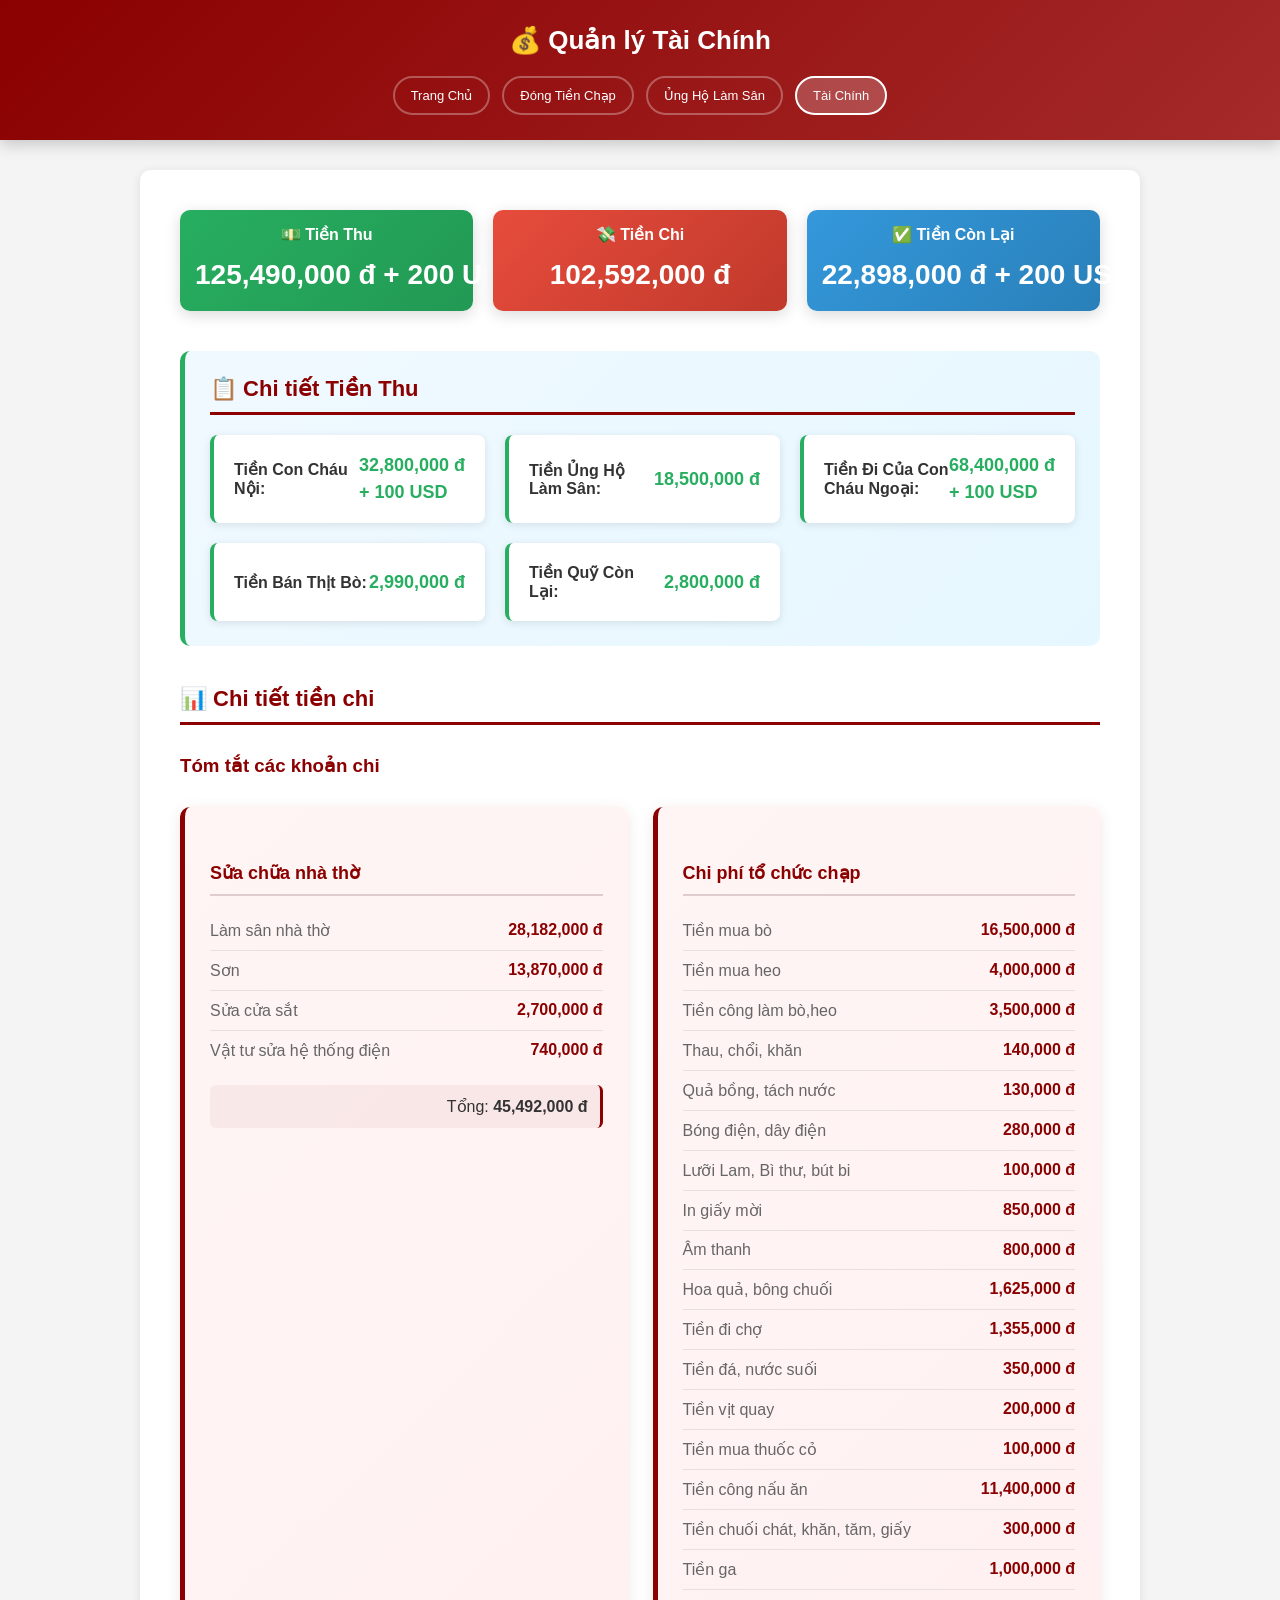
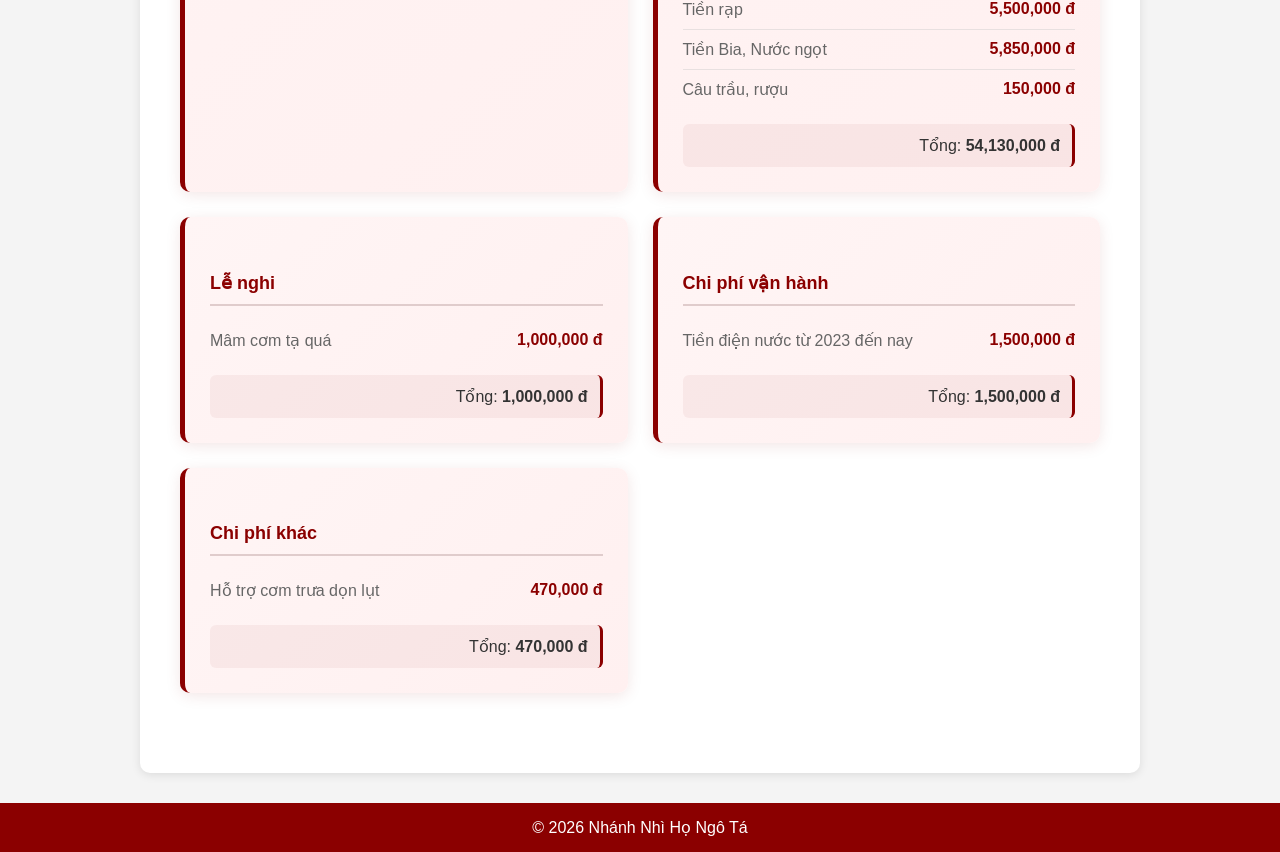
==== expense.html @ a6aa3146 "Add files via upload" ====
<!DOCTYPE html>
<html lang="vi">

<head>
  <meta charset="UTF-8">
  <meta name="viewport" content="width=device-width, initial-scale=1.0">
  <title>Quản lý chi tiêu</title>
  <link rel="stylesheet" href="style.css">
</head>

<body>

  <header class="sub-header">
    <h1>💰 Quản lý Tài Chính</h1>
    <nav>
      <a href="index.html">Trang Chủ</a>
      <a href="list.html">Đóng Tiền Chạp</a>
      <a href="list-san.html">Ủng Hộ Làm Sân</a>
      <a href="expense.html" class="active">Tài Chính</a>
    </nav>
  </header>

  <main>
    <!-- SUMMARY SECTION -->
    <div class="finance-summary">
      <div class="summary-box income">
        <h3>💵 Tiền Thu</h3>
        <p class="amount" id="total-income">0 đ</p>
      </div>

      <div class="summary-box expense">
        <h3>💸 Tiền Chi</h3>
        <p class="amount" id="total-expense">0 đ</p>
      </div>

      <div class="summary-box balance">
        <h3>✅ Tiền Còn Lại</h3>
        <p class="amount" id="total-balance">0 đ</p>
      </div>
    </div>

    <!-- INCOME SECTION -->
    <section class="section income-detail">
      <h2>📋 Chi tiết Tiền Thu</h2>
      <div class="income-breakdown">
        <div class="breakdown-item">
          <span class="label">Tiền Con Cháu Nội:</span>
          <div style="display: flex; flex-direction: column; gap: 6px;">
            <span class="value" id="chap-total">0 đ</span>
            <span class="value" id="chap-usd">+ 100 USD</span>
          </div>
        </div>
        <div class="breakdown-item">
          <span class="label">Tiền Ủng Hộ Làm Sân:</span>
          <span class="value" id="san-income-total">0 đ</span>
        </div>
        <div class="breakdown-item">
          <span class="label">Tiền Đi Của Con Cháu Ngoại:</span>
          <div style="display: flex; flex-direction: column; gap: 6px;">
            <span class="value" id="outside-total">68,400,000 đ</span>
            <span class="value" id="outside-usd">+ 100 USD</span>
          </div>
        </div>
        <div class="breakdown-item">
          <span class="label">Tiền Bán Thịt Bò:</span>
          <span class="value" id="beef-total">2,990,000 đ</span>
        </div>
        <div class="breakdown-item">
          <span class="label">Tiền Quỹ Còn Lại:</span>
          <span class="value" id="fund-total">2,800,000 đ</span>
        </div>
      </div>
    </section>

    <!-- EXPENSE SECTION -->
    <section class="section">
      <h2>📊 Chi tiết tiền chi</h2>

      <h3 style="margin-top: 30px; color: #8B0000;">Tóm tắt các khoản chi</h3>
      <div id="expense-container" class="expense-container"></div>
    </section>

  </main>

  <footer>
    <p>&copy; 2026 Nhánh Nhì Họ Ngô Tá</p>
  </footer>

  <script>
    // Configuration
    const CONFIG = {
      chapUSD: 100,
      outsideUSD: 100,
      outsideTotal: 68400000,
      beefTotal: 2990000,
      fundTotal: 2800000
    };

    // State
    let state = {
      totalIncomeVND: 0,
      totalIncomeUSD: 0,
      totalExpenseVND: 0,
      totalExpenseUSD: 0,
      chapTotal: 0,
      sanTotal: 0,
      beefTotal: 0,
      fundTotal: 0
    };

    // Utility function to format currency display
    function formatCurrency(vnd, usd = 0) {
      if (vnd > 0 && usd > 0) {
        return `${vnd.toLocaleString()} đ + ${usd} USD`;
      } else if (vnd > 0) {
        return `${vnd.toLocaleString()} đ`;
      } else if (usd > 0) {
        return `${usd} USD`;
      }
      return "0";
    }

    // Update all display elements
    function updateAllDisplays() {
      // Update income display
      document.getElementById("total-income").innerText = formatCurrency(state.totalIncomeVND, state.totalIncomeUSD);

      // Update expense display
      document.getElementById("total-expense").innerText = formatCurrency(state.totalExpenseVND, state.totalExpenseUSD);

      // Update balance display
      const balanceVND = state.totalIncomeVND - state.totalExpenseVND;
      const balanceUSD = state.totalIncomeUSD - state.totalExpenseUSD;
      document.getElementById("total-balance").innerText = formatCurrency(balanceVND, balanceUSD);
    }

    // Load and process all data
    async function loadFinanceData() {
      try {
        // Fetch all data in parallel
        const [chapData, sanData, expenseData] = await Promise.all([
          fetch("data.json").then(res => {
            if (!res.ok) throw new Error(`Failed to load data.json: ${res.status}`);
            return res.json();
          }),
          fetch("data-san.json").then(res => {
            if (!res.ok) throw new Error(`Failed to load data-san.json: ${res.status}`);
            return res.json();
          }),
          fetch("expense-data.json").then(res => {
            if (!res.ok) throw new Error(`Failed to load expense-data.json: ${res.status}`);
            return res.json();
          })
        ]);

        // Process chap data
        state.chapTotal = chapData.reduce((sum, item) => sum + item.money, 0);
        document.getElementById("chap-total").innerText = state.chapTotal.toLocaleString() + " đ";

        // Process san data
        state.sanTotal = sanData.reduce((sum, item) => sum + item.money, 0);
        document.getElementById("san-income-total").innerText = state.sanTotal.toLocaleString() + " đ";

        // Update outside total display
        document.getElementById("outside-total").innerText = CONFIG.outsideTotal.toLocaleString() + " đ";

        // Update beef and fund totals
        state.beefTotal = CONFIG.beefTotal;
        state.fundTotal = CONFIG.fundTotal;
        document.getElementById("beef-total").innerText = state.beefTotal.toLocaleString() + " đ";
        document.getElementById("fund-total").innerText = state.fundTotal.toLocaleString() + " đ";

        // Set USD amounts
        document.getElementById("chap-usd").innerText = " + " + CONFIG.chapUSD + " USD";
        document.getElementById("outside-usd").innerText = " + " + CONFIG.outsideUSD + " USD";

        // Calculate income totals
        state.totalIncomeVND = state.chapTotal + state.sanTotal + CONFIG.outsideTotal + state.beefTotal + state.fundTotal;
        state.totalIncomeUSD = CONFIG.chapUSD + CONFIG.outsideUSD;

        // Process expense data
        processExpenseData(expenseData);

        // Update all displays at once
        updateAllDisplays();

      } catch (error) {
        console.error("Error loading finance data:", error);
        document.getElementById("total-income").innerText = "Error loading data";
        document.getElementById("total-expense").innerText = "Error loading data";
      }
    }

    // Process expense data and generate HTML
    function processExpenseData(expenseData) {
      state.totalExpenseVND = 0;
      state.totalExpenseUSD = 0;
      let categoryHtml = "";

      expenseData.forEach((categoryData) => {
        let categoryTotalVND = 0;
        let categoryTotalUSD = 0;
        let itemsHtml = "";

        categoryData.items.forEach((item) => {
          if (item.currency === "USD") {
            state.totalExpenseUSD += item.amount;
            categoryTotalUSD += item.amount;
          } else {
            state.totalExpenseVND += item.amount;
            categoryTotalVND += item.amount;
          }

          itemsHtml += `
            <div class="expense-item">
              <span class="expense-name">${item.name}</span>
              <span class="expense-amount">${item.amount.toLocaleString()} ${item.currency}</span>
            </div>
          `;
        });

        const categoryTotal = formatCurrency(categoryTotalVND, categoryTotalUSD);
        categoryHtml += `
          <div class="expense-category">
            <h3>${categoryData.category}</h3>
            <div class="expense-items">
              ${itemsHtml}
            </div>
            <div class="category-total">
              Tổng: <strong>${categoryTotal}</strong>
            </div>
          </div>
        `;
      });

      document.getElementById("expense-container").innerHTML = categoryHtml;
    }

    // Start loading data when page loads
    document.addEventListener("DOMContentLoaded", loadFinanceData);
  </script>

</body>

</html>
---- style.css ----
/* Reset */
* {
  margin: 0;
  padding: 0;
  box-sizing: border-box;
}

/* Body */
body {
  font-family: "Segoe UI", sans-serif;
  background: #f4f4f4;
}

/* HERO */
.hero {
  background: url("https://images.unsplash.com/photo-1524492449090-1c3f5a2f8c6b") center/cover;
  height: 320px;
  color: white;
}

@media (max-width: 768px) {
  .hero {
    height: 240px;
  }
}

.overlay {
  background: linear-gradient(135deg, #8B0000 0%, #a52a2a 100%);
  height: 100%;
  display: flex;
  flex-direction: column;
  align-items: center;
  justify-content: center;
  padding: 20px;
}

.overlay h1 {
  font-size: 32px;
  font-weight: 700;
  margin-bottom: 15px;
}

@media (max-width: 768px) {
  .overlay h1 {
    font-size: 22px;
    margin-bottom: 10px;
    text-align: center;
  }
}

.logo {
  font-size: 14px;
  letter-spacing: 3px;
  margin-bottom: 10px;
  opacity: 0.8;
}

.subtitle {
  margin-bottom: 15px;
  font-size: 16px;
}

@media (max-width: 768px) {
  .logo {
    font-size: 12px;
    margin-bottom: 8px;
  }

  .subtitle {
    font-size: 13px;
    margin-bottom: 12px;
  }
}

/* NAV */
nav {
  display: flex;
  flex-wrap: wrap;
  justify-content: center;
  gap: 12px;
}

nav a {
  color: white;
  margin: 0;
  text-decoration: none;
  padding: 10px 16px;
  border-radius: 25px;
  font-size: 14px;
  white-space: nowrap;
  border: 2px solid rgba(255,255,255,0.3);
  transition: all 0.3s ease;
}

nav a.active,
nav a:hover {
  background: rgba(255,255,255,0.2);
  border-color: white;
}

@media (max-width: 768px) {
  nav {
    gap: 10px;
    padding: 0 10px;
  }

  nav a {
    padding: 8px 14px;
    font-size: 13px;
    flex: 1;
    min-width: 140px;
    text-align: center;
    border-radius: 20px;
  }
}

/* INTRO */
.intro {
  margin-bottom: 40px;
  text-align: center;
}

.intro h2 {
  color: #8B0000;
  margin-bottom: 15px;
  font-size: 28px;
}

.intro p {
  color: #555;
  line-height: 1.6;
  font-size: 16px;
}

/* MAIN */
main {
  max-width: 1000px;
  margin: 30px auto;
  background: white;
  padding: 40px;
  border-radius: 10px;
  box-shadow: 0 2px 10px rgba(0,0,0,0.1);
}

@media (max-width: 768px) {
  main {
    margin: 15px;
    padding: 20px;
    border-radius: 8px;
  }
}

/* CARDS */
.cards {
  display: flex;
  gap: 25px;
  margin-top: 20px;
  flex-wrap: wrap;
}

@media (max-width: 768px) {
  .cards {
    gap: 15px;
  }
}

.card {
  flex: 1;
  min-width: 250px;
  background: linear-gradient(135deg, #fff5f5 0%, #fff0f0 100%);
  padding: 25px;
  border-left: 5px solid #8B0000;
  border-radius: 10px;
  box-shadow: 0 3px 15px rgba(139, 0, 0, 0.1);
  transition: all 0.3s ease;
  position: relative;
}

.card:hover {
  transform: translateY(-5px);
  box-shadow: 0 8px 25px rgba(139, 0, 0, 0.2);
  background: linear-gradient(135deg, #fff0f0 0%, #ffe5e5 100%);
}

.card h3 {
  color: #8B0000;
  margin-bottom: 12px;
  font-size: 20px;
}

.card p {
  color: #666;
  line-height: 1.5;
  margin: 0;
}

/* TABLE */
table {
  width: 100%;
  border-collapse: collapse;
  margin-top: 20px;
  box-shadow: 0 2px 8px rgba(0,0,0,0.1);
  border-radius: 8px;
  overflow: hidden;
}

thead {
  background: linear-gradient(135deg, #8B0000 0%, #a52a2a 100%);
}

th {
  background: transparent;
  color: white;
  padding: 15px;
  font-weight: 600;
  text-align: center;
  border-bottom: 2px solid #6d0000;
}

td {
  padding: 14px 15px;
  text-align: center;
  border-bottom: 1px solid #e0e0e0;
  color: #333;
}

tbody tr {
  transition: all 0.3s ease;
}

tbody tr:nth-child(even) {
  background: #fafafa;
}

tbody tr:nth-child(odd) {
  background: white;
}

tbody tr:hover {
  background: #fff5f5;
  box-shadow: inset 0 0 10px rgba(139, 0, 0, 0.05);
}

tbody tr:last-child td {
  border-bottom: none;
}

@media (max-width: 768px) {
  table {
    font-size: 13px;
  }

  th, td {
    padding: 10px 8px;
  }

  th {
    padding: 12px 8px;
  }
}

/* STATUS */
.ok {
  color: green;
  font-weight: bold;
}

.mid {
  color: orange;
  font-weight: bold;
}

.low {
  color: red;
  font-weight: bold;
}

/* SUMMARY */
.summary {
  background: linear-gradient(135deg, #fff3cd 0%, #ffecb3 100%);
  padding: 20px;
  border-left: 5px solid orange;
  margin-bottom: 25px;
  border-radius: 8px;
  box-shadow: 0 3px 10px rgba(255, 152, 0, 0.15);
  font-size: 16px;
  color: #333;
  font-weight: 500;
}

/* FOOTER */
footer {
  text-align: center;
  padding: 15px;
  background: #8B0000;
  color: white;
}

@media (max-width: 768px) {
  footer {
    padding: 12px;
    font-size: 13px;
  }

  footer p {
    margin: 5px 0;
  }
}

/* SUB HEADER */
.sub-header {
  background: linear-gradient(135deg, #8B0000 0%, #a52a2a 100%);
  color: white;
  text-align: center;
  padding: 25px 15px;
  box-shadow: 0 4px 15px rgba(0,0,0,0.2);
}

.sub-header h1 {
  margin-bottom: 20px;
  font-size: 26px;
  font-weight: 700;
}

.sub-header nav {
  display: flex;
  justify-content: center;
  gap: 12px;
  flex-wrap: wrap;
}

.sub-header nav a {
  color: white;
  text-decoration: none;
  padding: 10px 16px;
  border-radius: 20px;
  transition: all 0.3s ease;
  border: 2px solid rgba(255,255,255,0.3);
  font-weight: 500;
  font-size: 13px;
}

.sub-header nav a:hover,
.sub-header nav a.active {
  background: rgba(255,255,255,0.2);
  border-color: white;
}

@media (max-width: 768px) {
  .sub-header {
    padding: 20px 10px;
  }

  .sub-header h1 {
    font-size: 22px;
    margin-bottom: 15px;
  }

  .sub-header nav {
    gap: 8px;
  }

  .sub-header nav a {
    padding: 8px 12px;
    font-size: 12px;
    border-radius: 18px;
    flex: 1;
    min-width: 110px;
  }
}

/* FORM */
.form-box {
  background: #fff5f5;
  padding: 15px;
  border-radius: 10px;
  margin-bottom: 20px;
}

.form-box input {
  padding: 10px;
  margin: 5px;
  width: calc(30% - 10px);
}

.form-box button {
  padding: 10px 15px;
  margin: 5px;
  border: none;
  background: #8B0000;
  color: white;
  cursor: pointer;
  border-radius: 5px;
}

.form-box button:hover {
  background: #b22222;
}

@media (max-width: 768px) {
  .form-box {
    padding: 12px;
  }

  .form-box input {
    width: calc(100% - 10px);
    padding: 8px;
    margin: 5px;
    font-size: 14px;
  }

  .form-box button {
    width: calc(100% - 10px);
    padding: 10px;
    margin: 5px;
    font-size: 14px;
  }
}

/* Nút xóa */
.danger {
  background: red !important;
}

/* FINANCE SUMMARY */
.finance-summary {
  display: grid;
  grid-template-columns: repeat(auto-fit, minmax(250px, 1fr));
  gap: 20px;
  margin-bottom: 40px;
}

.summary-box {
  padding: 15px;
  border-radius: 10px;
  text-align: center;
  color: white;
  box-shadow: 0 4px 15px rgba(0,0,0,0.15);
  transition: all 0.3s ease;
}

.summary-box:hover {
  transform: translateY(-5px);
  box-shadow: 0 8px 25px rgba(0,0,0,0.2);
}

.summary-box h3 {
  margin: 0 0 15px 0;
  font-size: 16px;
  font-weight: 600;
}

.summary-box .amount {
  font-size: 28px;
  font-weight: 700;
  margin: 10px 0 5px 0;
  white-space: nowrap;
}

.summary-box .currency {
  font-size: 14px;
  margin: 0;
  opacity: 0.9;
  white-space: nowrap;
}

.summary-box.income {
  background: linear-gradient(135deg, #27ae60 0%, #229954 100%);
}

.summary-box.expense {
  background: linear-gradient(135deg, #e74c3c 0%, #c0392b 100%);
}

.summary-box.balance {
  background: linear-gradient(135deg, #3498db 0%, #2980b9 100%);
}

@media (max-width: 768px) {
  .finance-summary {
    grid-template-columns: 1fr;
    gap: 15px;
    margin-bottom: 30px;
  }

  .summary-box .amount {
    font-size: 24px;
  }
}

/* SECTIONS */
.section {
  margin-bottom: 40px;
}

.section h2 {
  color: #8B0000;
  margin-bottom: 20px;
  font-size: 22px;
  border-bottom: 3px solid #8B0000;
  padding-bottom: 10px;
}

.section h3 {
  color: #8B0000;
  margin-top: 30px;
  margin-bottom: 20px;
}

/* INCOME BREAKDOWN */
.income-detail {
  background: linear-gradient(135deg, #f0f9ff 0%, #e6f7ff 100%);
  padding: 25px;
  border-radius: 10px;
  border-left: 5px solid #27ae60;
}

.income-breakdown {
  display: grid;
  grid-template-columns: repeat(auto-fit, minmax(250px, 1fr));
  gap: 20px;
}

.breakdown-item {
  background: white;
  padding: 20px;
  border-radius: 8px;
  display: flex;
  justify-content: space-between;
  align-items: center;
  box-shadow: 0 2px 8px rgba(0,0,0,0.1);
  border-left: 4px solid #27ae60;
}

.breakdown-item .label {
  font-weight: 600;
  color: #333;
}

.breakdown-item .value {
  font-size: 18px;
  font-weight: 700;
  color: #27ae60;
  white-space: nowrap;
}

@media (max-width: 768px) {
  .income-detail {
    padding: 18px;
  }

  .income-breakdown {
    grid-template-columns: 1fr;
    gap: 12px;
  }

  .breakdown-item {
    padding: 15px;
  }

  .breakdown-item .label {
    font-size: 13px;
  }

  .breakdown-item .value {
    font-size: 16px;
  }
}

/* INCOME MANAGEMENT */
.income-container {
  display: grid;
  grid-template-columns: repeat(auto-fit, minmax(350px, 1fr));
  gap: 25px;
  margin-top: 30px;
}

.income-category {
  background: linear-gradient(135deg, #f0fff4 0%, #e6fffa 100%);
  padding: 25px;
  border-radius: 10px;
  box-shadow: 0 3px 15px rgba(39, 174, 96, 0.1);
  border-left: 5px solid #27ae60;
  transition: all 0.3s ease;
}

.income-category:hover {
  transform: translateY(-5px);
  box-shadow: 0 8px 25px rgba(39, 174, 96, 0.15);
}

.income-category h3 {
  color: #27ae60;
  margin-bottom: 15px;
  font-size: 18px;
  font-weight: 600;
  border-bottom: 2px solid #d5f4e6;
  padding-bottom: 10px;
}

.income-items {
  margin-bottom: 15px;
}

.income-item {
  display: flex;
  justify-content: space-between;
  padding: 10px 0;
  border-bottom: 1px solid #d5f4e6;
  color: #555;
}

.income-item:last-child {
  border-bottom: none;
}

.income-name {
  flex: 1;
  color: #666;
}

.income-amount {
  color: #27ae60;
  font-weight: 600;
  text-align: right;
}

.income-category .category-total {
  background: rgba(39, 174, 96, 0.05);
  padding: 12px;
  border-radius: 6px;
  text-align: right;
  color: #333;
  font-weight: 500;
  border-right: 3px solid #27ae60;
}

@media (max-width: 768px) {
  .income-container {
    grid-template-columns: 1fr;
    gap: 15px;
    margin-top: 20px;
  }

  .income-category {
    padding: 18px;
  }

  .income-category h3 {
    font-size: 16px;
    margin-bottom: 12px;
  }

  .income-item {
    padding: 8px 0;
    font-size: 14px;
  }

  .income-name {
    font-size: 13px;
  }

  .income-amount {
    font-size: 13px;
  }

  .income-category .category-total {
    padding: 10px;
    font-size: 13px;
  }
}

/* EXPENSE MANAGEMENT */
.expense-container {
  display: grid;
  grid-template-columns: repeat(auto-fit, minmax(350px, 1fr));
  gap: 25px;
  margin-top: 30px;
}

@media (max-width: 768px) {
  .expense-container {
    grid-template-columns: 1fr;
    gap: 15px;
    margin-top: 20px;
  }
}

.expense-category {
  background: linear-gradient(135deg, #fff5f5 0%, #fff0f0 100%);
  padding: 25px;
  border-radius: 10px;
  box-shadow: 0 3px 15px rgba(139, 0, 0, 0.1);
  border-left: 5px solid #8B0000;
  transition: all 0.3s ease;
}

.expense-category:hover {
  transform: translateY(-5px);
  box-shadow: 0 8px 25px rgba(139, 0, 0, 0.15);
}

.expense-category h3 {
  color: #8B0000;
  margin-bottom: 15px;
  font-size: 18px;
  font-weight: 600;
  border-bottom: 2px solid #e0cccc;
  padding-bottom: 10px;
}

.expense-items {
  margin-bottom: 15px;
}

.expense-item {
  display: flex;
  justify-content: space-between;
  padding: 10px 0;
  border-bottom: 1px solid #e8e0e0;
  color: #555;
}

.expense-item:last-child {
  border-bottom: none;
}

.expense-name {
  flex: 1;
  color: #666;
}

.expense-amount {
  color: #8B0000;
  font-weight: 600;
  text-align: right;
}

.category-total {
  background: rgba(139, 0, 0, 0.05);
  padding: 12px;
  border-radius: 6px;
  text-align: right;
  color: #333;
  font-weight: 500;
  border-right: 3px solid #8B0000;
}

@media (max-width: 768px) {
  .expense-category {
    padding: 18px;
  }

  .expense-category h3 {
    font-size: 16px;
    margin-bottom: 12px;
  }

  .expense-item {
    padding: 8px 0;
    font-size: 14px;
  }

  .expense-name {
    font-size: 13px;
  }

  .expense-amount {
    font-size: 13px;
  }

  .category-total {
    padding: 10px;
    font-size: 13px;
  }
}
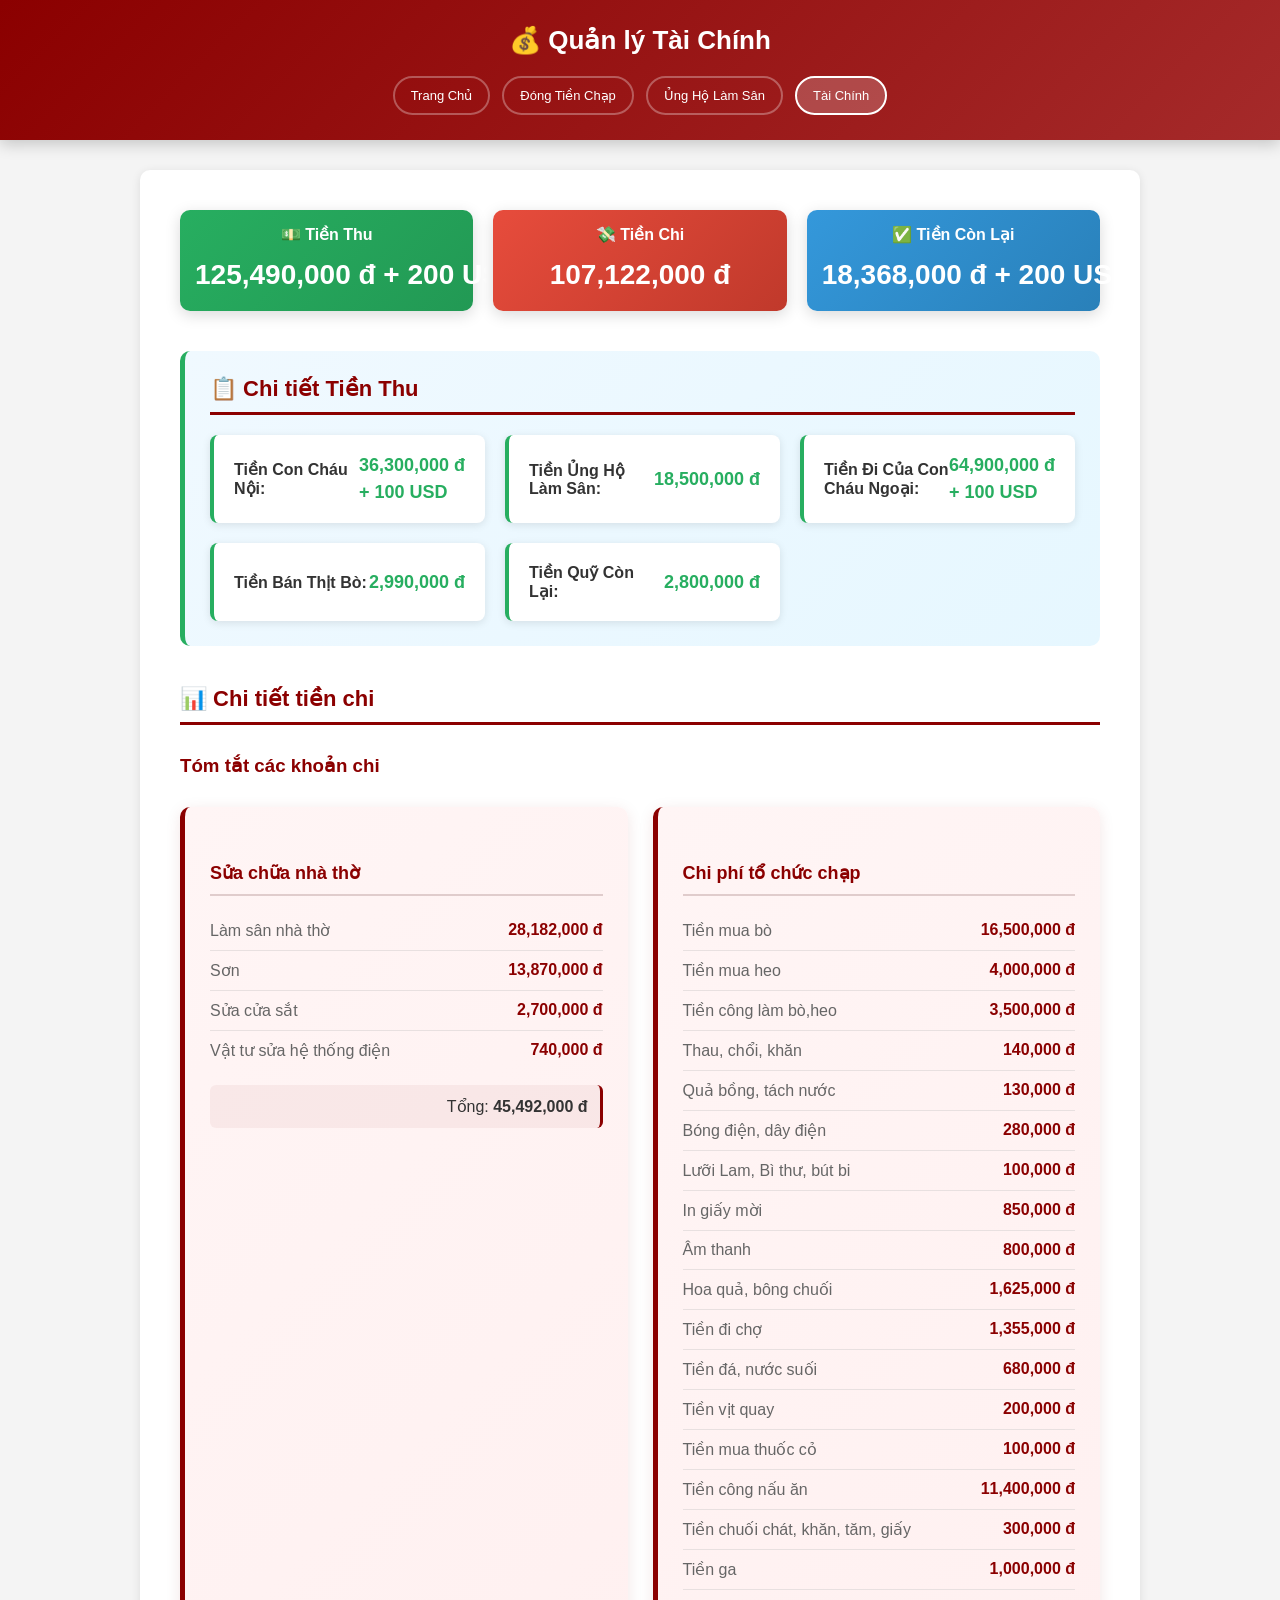
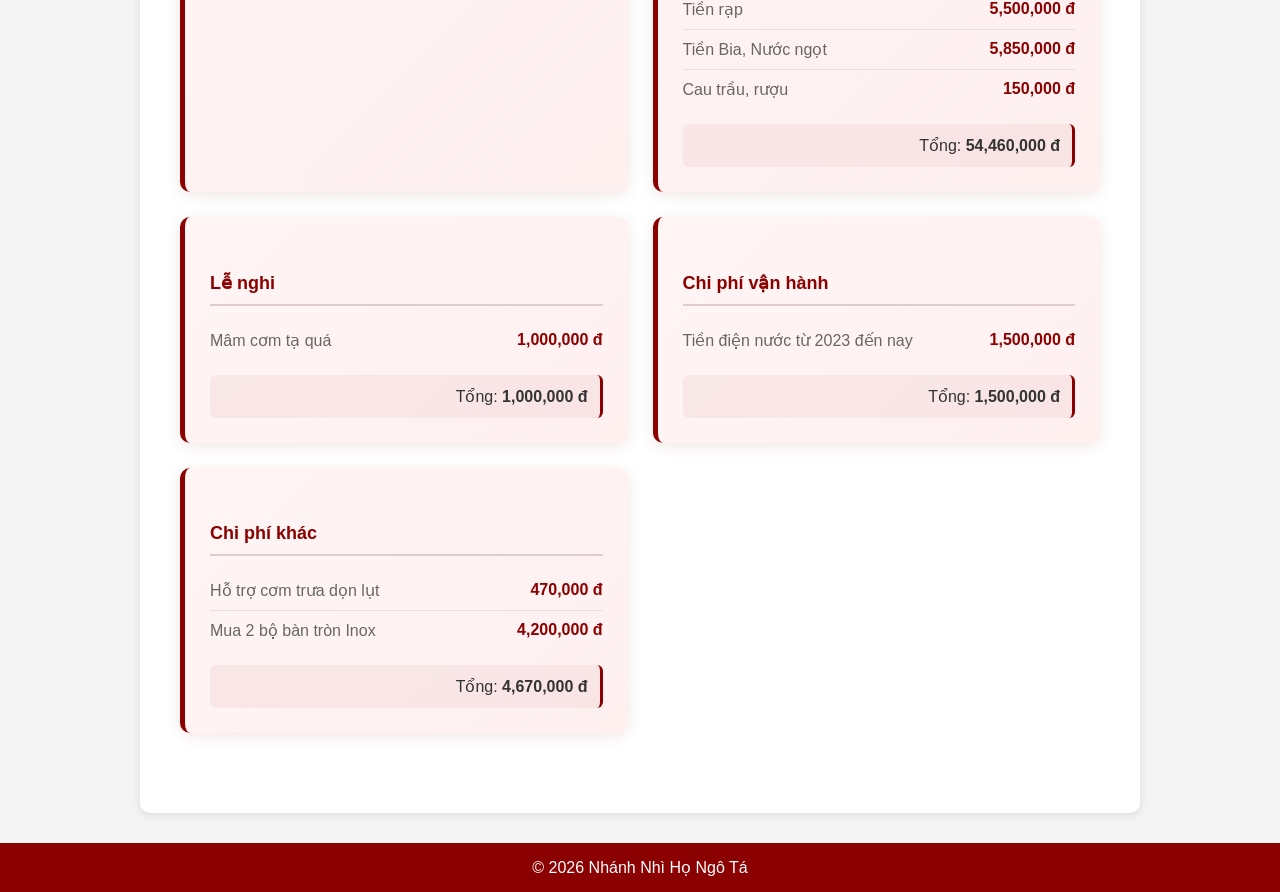
==== commit 30ddade1: "Update outside total value in expense.html" ====
--- a/expense.html
+++ b/expense.html
@@ -57,7 +57,7 @@
         <div class="breakdown-item">
           <span class="label">Tiền Đi Của Con Cháu Ngoại:</span>
           <div style="display: flex; flex-direction: column; gap: 6px;">
-            <span class="value" id="outside-total">68,400,000 đ</span>
+            <span class="value" id="outside-total">64,900,000 đ</span>
             <span class="value" id="outside-usd">+ 100 USD</span>
           </div>
         </div>
@@ -91,7 +91,7 @@
     const CONFIG = {
       chapUSD: 100,
       outsideUSD: 100,
-      outsideTotal: 68400000,
+      outsideTotal: 64900000,
       beefTotal: 2990000,
       fundTotal: 2800000
     };
@@ -242,4 +242,4 @@
 
 </body>
 
-</html>+</html>
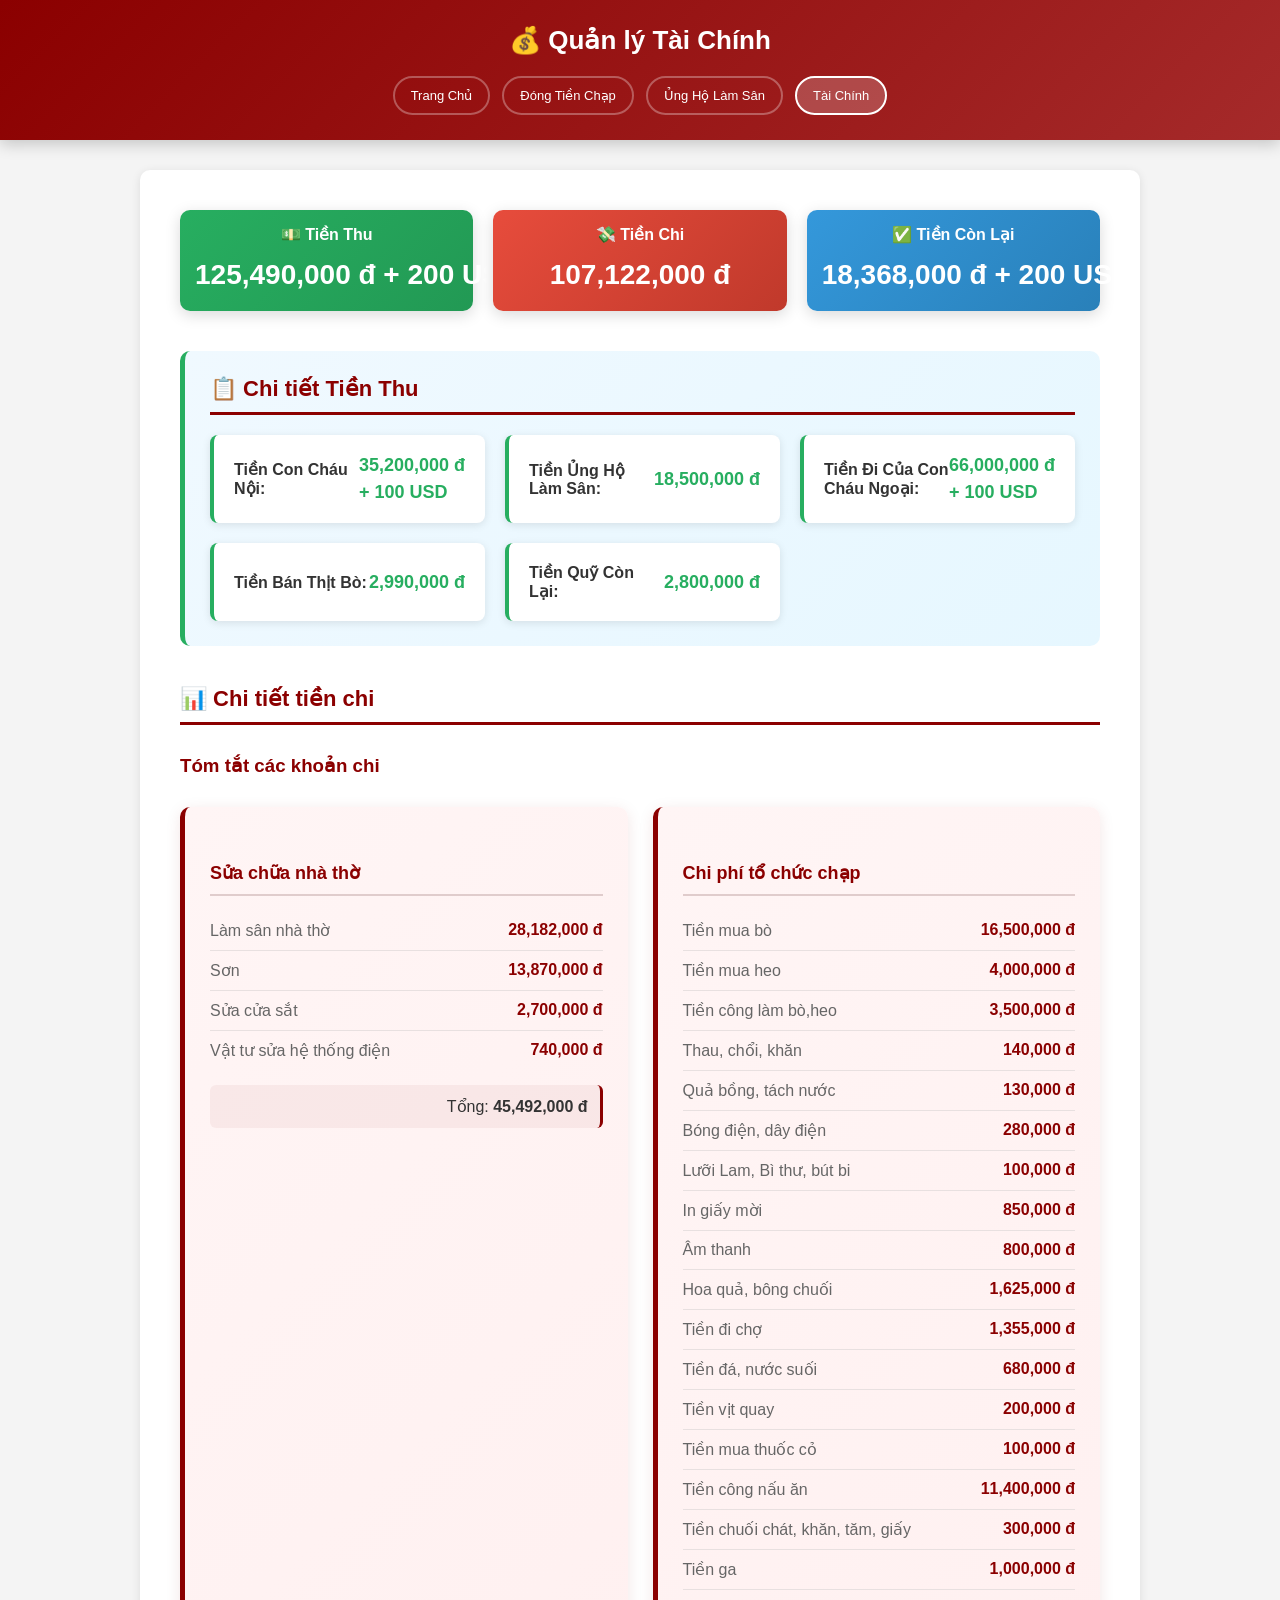
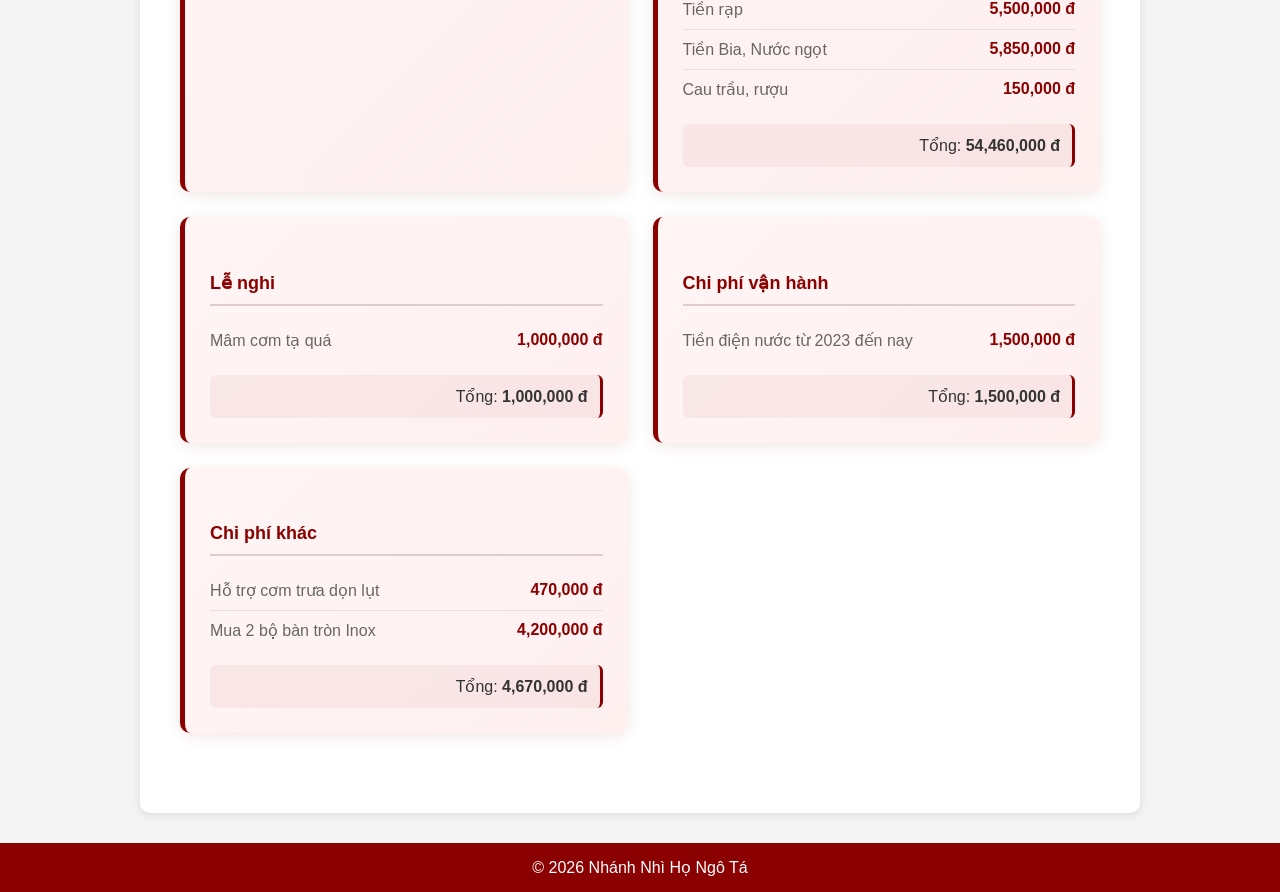
==== commit 0dc5181a: "Update outside total value in expense.html" ====
--- a/expense.html
+++ b/expense.html
@@ -57,7 +57,7 @@
         <div class="breakdown-item">
           <span class="label">Tiền Đi Của Con Cháu Ngoại:</span>
           <div style="display: flex; flex-direction: column; gap: 6px;">
-            <span class="value" id="outside-total">64,900,000 đ</span>
+            <span class="value" id="outside-total">66,000,000 đ</span>
             <span class="value" id="outside-usd">+ 100 USD</span>
           </div>
         </div>
@@ -91,7 +91,7 @@
     const CONFIG = {
       chapUSD: 100,
       outsideUSD: 100,
-      outsideTotal: 64900000,
+      outsideTotal: 66000000,
       beefTotal: 2990000,
       fundTotal: 2800000
     };
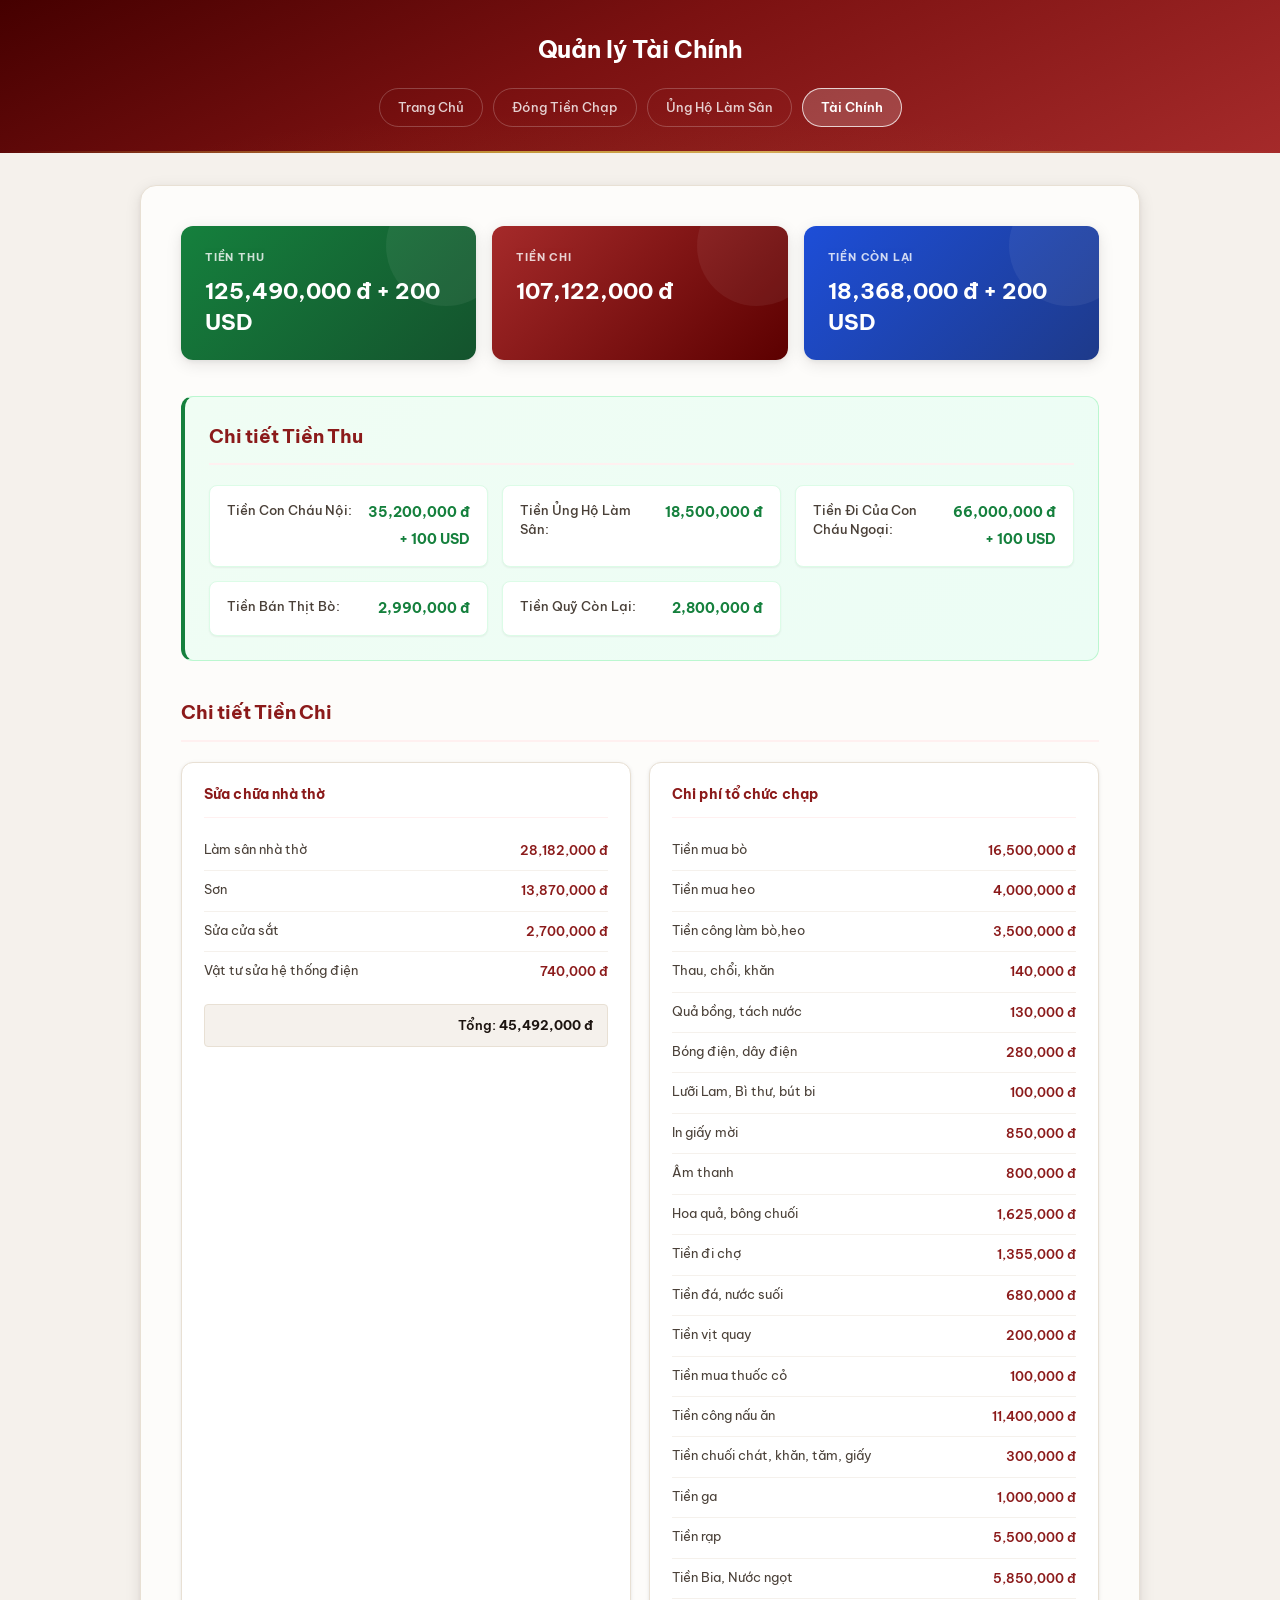
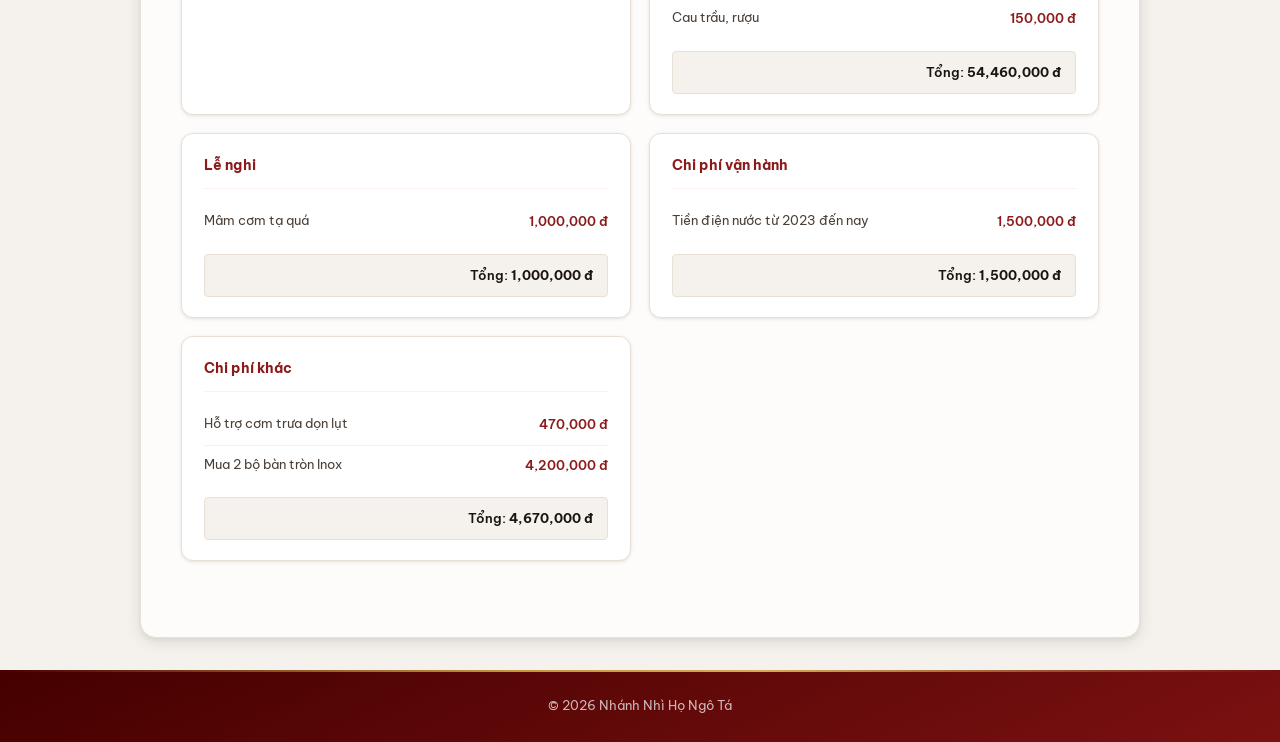
==== commit 0bcaacf1: "Add files via upload" ====
--- a/expense.html
+++ b/expense.html
@@ -4,14 +4,14 @@
 <head>
   <meta charset="UTF-8">
   <meta name="viewport" content="width=device-width, initial-scale=1.0">
-  <title>Quản lý chi tiêu</title>
+  <title>Quản lý chi tiêu – Nhánh Nhì Họ Ngô Tá</title>
   <link rel="stylesheet" href="style.css">
 </head>
 
 <body>
 
   <header class="sub-header">
-    <h1>💰 Quản lý Tài Chính</h1>
+    <h1>Quản lý Tài Chính</h1>
     <nav>
       <a href="index.html">Trang Chủ</a>
       <a href="list.html">Đóng Tiền Chạp</a>
@@ -21,31 +21,32 @@
   </header>
 
   <main>
-    <!-- SUMMARY SECTION -->
+
+    <!-- TỔNG QUAN -->
     <div class="finance-summary">
       <div class="summary-box income">
-        <h3>💵 Tiền Thu</h3>
+        <h3>Tiền Thu</h3>
         <p class="amount" id="total-income">0 đ</p>
       </div>
 
       <div class="summary-box expense">
-        <h3>💸 Tiền Chi</h3>
+        <h3>Tiền Chi</h3>
         <p class="amount" id="total-expense">0 đ</p>
       </div>
 
       <div class="summary-box balance">
-        <h3>✅ Tiền Còn Lại</h3>
+        <h3>Tiền Còn Lại</h3>
         <p class="amount" id="total-balance">0 đ</p>
       </div>
     </div>
 
-    <!-- INCOME SECTION -->
+    <!-- CHI TIẾT TIỀN THU -->
     <section class="section income-detail">
-      <h2>📋 Chi tiết Tiền Thu</h2>
+      <h2>Chi tiết Tiền Thu</h2>
       <div class="income-breakdown">
         <div class="breakdown-item">
           <span class="label">Tiền Con Cháu Nội:</span>
-          <div style="display: flex; flex-direction: column; gap: 6px;">
+          <div style="display:flex;flex-direction:column;gap:4px;text-align:right;">
             <span class="value" id="chap-total">0 đ</span>
             <span class="value" id="chap-usd">+ 100 USD</span>
           </div>
@@ -56,7 +57,7 @@
         </div>
         <div class="breakdown-item">
           <span class="label">Tiền Đi Của Con Cháu Ngoại:</span>
-          <div style="display: flex; flex-direction: column; gap: 6px;">
+          <div style="display:flex;flex-direction:column;gap:4px;text-align:right;">
             <span class="value" id="outside-total">66,000,000 đ</span>
             <span class="value" id="outside-usd">+ 100 USD</span>
           </div>
@@ -72,11 +73,9 @@
       </div>
     </section>
 
-    <!-- EXPENSE SECTION -->
+    <!-- CHI TIẾT TIỀN CHI -->
     <section class="section">
-      <h2>📊 Chi tiết tiền chi</h2>
-
-      <h3 style="margin-top: 30px; color: #8B0000;">Tóm tắt các khoản chi</h3>
+      <h2>Chi tiết Tiền Chi</h2>
       <div id="expense-container" class="expense-container"></div>
     </section>
 
@@ -87,7 +86,6 @@
   </footer>
 
   <script>
-    // Configuration
     const CONFIG = {
       chapUSD: 100,
       outsideUSD: 100,
@@ -96,150 +94,101 @@
       fundTotal: 2800000
     };
 
-    // State
     let state = {
       totalIncomeVND: 0,
       totalIncomeUSD: 0,
       totalExpenseVND: 0,
       totalExpenseUSD: 0,
       chapTotal: 0,
-      sanTotal: 0,
-      beefTotal: 0,
-      fundTotal: 0
+      sanTotal: 0
     };
 
-    // Utility function to format currency display
     function formatCurrency(vnd, usd = 0) {
-      if (vnd > 0 && usd > 0) {
-        return `${vnd.toLocaleString()} đ + ${usd} USD`;
-      } else if (vnd > 0) {
-        return `${vnd.toLocaleString()} đ`;
-      } else if (usd > 0) {
-        return `${usd} USD`;
-      }
+      if (vnd > 0 && usd > 0) return `${vnd.toLocaleString()} đ + ${usd} USD`;
+      if (vnd > 0) return `${vnd.toLocaleString()} đ`;
+      if (usd > 0) return `${usd} USD`;
       return "0";
     }
 
-    // Update all display elements
     function updateAllDisplays() {
-      // Update income display
-      document.getElementById("total-income").innerText = formatCurrency(state.totalIncomeVND, state.totalIncomeUSD);
-
-      // Update expense display
+      document.getElementById("total-income").innerText  = formatCurrency(state.totalIncomeVND,  state.totalIncomeUSD);
       document.getElementById("total-expense").innerText = formatCurrency(state.totalExpenseVND, state.totalExpenseUSD);
 
-      // Update balance display
       const balanceVND = state.totalIncomeVND - state.totalExpenseVND;
       const balanceUSD = state.totalIncomeUSD - state.totalExpenseUSD;
       document.getElementById("total-balance").innerText = formatCurrency(balanceVND, balanceUSD);
     }
 
-    // Load and process all data
     async function loadFinanceData() {
       try {
-        // Fetch all data in parallel
         const [chapData, sanData, expenseData] = await Promise.all([
-          fetch("data.json").then(res => {
-            if (!res.ok) throw new Error(`Failed to load data.json: ${res.status}`);
-            return res.json();
-          }),
-          fetch("data-san.json").then(res => {
-            if (!res.ok) throw new Error(`Failed to load data-san.json: ${res.status}`);
-            return res.json();
-          }),
-          fetch("expense-data.json").then(res => {
-            if (!res.ok) throw new Error(`Failed to load expense-data.json: ${res.status}`);
-            return res.json();
-          })
+          fetch("data.json").then(r => { if (!r.ok) throw new Error(r.status); return r.json(); }),
+          fetch("data-san.json").then(r => { if (!r.ok) throw new Error(r.status); return r.json(); }),
+          fetch("expense-data.json").then(r => { if (!r.ok) throw new Error(r.status); return r.json(); })
         ]);
 
-        // Process chap data
-        state.chapTotal = chapData.reduce((sum, item) => sum + item.money, 0);
+        state.chapTotal = chapData.reduce((s, i) => s + i.money, 0);
         document.getElementById("chap-total").innerText = state.chapTotal.toLocaleString() + " đ";
 
-        // Process san data
-        state.sanTotal = sanData.reduce((sum, item) => sum + item.money, 0);
+        state.sanTotal = sanData.reduce((s, i) => s + i.money, 0);
         document.getElementById("san-income-total").innerText = state.sanTotal.toLocaleString() + " đ";
 
-        // Update outside total display
         document.getElementById("outside-total").innerText = CONFIG.outsideTotal.toLocaleString() + " đ";
+        document.getElementById("beef-total").innerText    = CONFIG.beefTotal.toLocaleString() + " đ";
+        document.getElementById("fund-total").innerText    = CONFIG.fundTotal.toLocaleString() + " đ";
+        document.getElementById("chap-usd").innerText      = "+ " + CONFIG.chapUSD + " USD";
+        document.getElementById("outside-usd").innerText   = "+ " + CONFIG.outsideUSD + " USD";
 
-        // Update beef and fund totals
-        state.beefTotal = CONFIG.beefTotal;
-        state.fundTotal = CONFIG.fundTotal;
-        document.getElementById("beef-total").innerText = state.beefTotal.toLocaleString() + " đ";
-        document.getElementById("fund-total").innerText = state.fundTotal.toLocaleString() + " đ";
-
-        // Set USD amounts
-        document.getElementById("chap-usd").innerText = " + " + CONFIG.chapUSD + " USD";
-        document.getElementById("outside-usd").innerText = " + " + CONFIG.outsideUSD + " USD";
-
-        // Calculate income totals
-        state.totalIncomeVND = state.chapTotal + state.sanTotal + CONFIG.outsideTotal + state.beefTotal + state.fundTotal;
+        state.totalIncomeVND = state.chapTotal + state.sanTotal + CONFIG.outsideTotal + CONFIG.beefTotal + CONFIG.fundTotal;
         state.totalIncomeUSD = CONFIG.chapUSD + CONFIG.outsideUSD;
 
-        // Process expense data
         processExpenseData(expenseData);
-
-        // Update all displays at once
         updateAllDisplays();
 
-      } catch (error) {
-        console.error("Error loading finance data:", error);
-        document.getElementById("total-income").innerText = "Error loading data";
-        document.getElementById("total-expense").innerText = "Error loading data";
+      } catch (err) {
+        console.error("Lỗi tải dữ liệu:", err);
+        ["total-income","total-expense","total-balance"].forEach(id => {
+          document.getElementById(id).innerText = "Lỗi tải dữ liệu";
+        });
       }
     }
 
-    // Process expense data and generate HTML
     function processExpenseData(expenseData) {
       state.totalExpenseVND = 0;
       state.totalExpenseUSD = 0;
-      let categoryHtml = "";
+      let html = "";
 
-      expenseData.forEach((categoryData) => {
-        let categoryTotalVND = 0;
-        let categoryTotalUSD = 0;
-        let itemsHtml = "";
+      expenseData.forEach(cat => {
+        let catVND = 0, catUSD = 0, itemsHtml = "";
 
-        categoryData.items.forEach((item) => {
+        cat.items.forEach(item => {
           if (item.currency === "USD") {
             state.totalExpenseUSD += item.amount;
-            categoryTotalUSD += item.amount;
+            catUSD += item.amount;
           } else {
             state.totalExpenseVND += item.amount;
-            categoryTotalVND += item.amount;
+            catVND += item.amount;
           }
-
           itemsHtml += `
             <div class="expense-item">
               <span class="expense-name">${item.name}</span>
               <span class="expense-amount">${item.amount.toLocaleString()} ${item.currency}</span>
-            </div>
-          `;
+            </div>`;
         });
 
-        const categoryTotal = formatCurrency(categoryTotalVND, categoryTotalUSD);
-        categoryHtml += `
+        html += `
           <div class="expense-category">
-            <h3>${categoryData.category}</h3>
-            <div class="expense-items">
-              ${itemsHtml}
-            </div>
-            <div class="category-total">
-              Tổng: <strong>${categoryTotal}</strong>
-            </div>
-          </div>
-        `;
+            <h3>${cat.category}</h3>
+            <div class="expense-items">${itemsHtml}</div>
+            <div class="category-total">Tổng: <strong>${formatCurrency(catVND, catUSD)}</strong></div>
+          </div>`;
       });
 
-      document.getElementById("expense-container").innerHTML = categoryHtml;
+      document.getElementById("expense-container").innerHTML = html;
     }
 
-    // Start loading data when page loads
     document.addEventListener("DOMContentLoaded", loadFinanceData);
   </script>
 
 </body>
-
 </html>
--- a/style.css
+++ b/style.css
@@ -1,776 +1,876 @@
-/* Reset */
-* {
-  margin: 0;
-  padding: 0;
-  box-sizing: border-box;
-}
-
-/* Body */
-body {
-  font-family: "Segoe UI", sans-serif;
-  background: #f4f4f4;
-}
-
-/* HERO */
-.hero {
-  background: url("https://images.unsplash.com/photo-1524492449090-1c3f5a2f8c6b") center/cover;
-  height: 320px;
-  color: white;
-}
-
-@media (max-width: 768px) {
-  .hero {
-    height: 240px;
-  }
-}
-
-.overlay {
-  background: linear-gradient(135deg, #8B0000 0%, #a52a2a 100%);
-  height: 100%;
-  display: flex;
-  flex-direction: column;
-  align-items: center;
-  justify-content: center;
-  padding: 20px;
-}
-
-.overlay h1 {
-  font-size: 32px;
-  font-weight: 700;
-  margin-bottom: 15px;
-}
-
-@media (max-width: 768px) {
-  .overlay h1 {
-    font-size: 22px;
-    margin-bottom: 10px;
-    text-align: center;
-  }
-}
-
-.logo {
-  font-size: 14px;
-  letter-spacing: 3px;
-  margin-bottom: 10px;
-  opacity: 0.8;
-}
-
-.subtitle {
-  margin-bottom: 15px;
-  font-size: 16px;
-}
-
-@media (max-width: 768px) {
-  .logo {
-    font-size: 12px;
-    margin-bottom: 8px;
-  }
-
-  .subtitle {
-    font-size: 13px;
-    margin-bottom: 12px;
-  }
-}
-
-/* NAV */
-nav {
-  display: flex;
-  flex-wrap: wrap;
-  justify-content: center;
-  gap: 12px;
-}
-
-nav a {
-  color: white;
-  margin: 0;
-  text-decoration: none;
-  padding: 10px 16px;
-  border-radius: 25px;
-  font-size: 14px;
-  white-space: nowrap;
-  border: 2px solid rgba(255,255,255,0.3);
-  transition: all 0.3s ease;
-}
-
-nav a.active,
-nav a:hover {
-  background: rgba(255,255,255,0.2);
-  border-color: white;
-}
-
-@media (max-width: 768px) {
-  nav {
-    gap: 10px;
-    padding: 0 10px;
-  }
-
-  nav a {
-    padding: 8px 14px;
-    font-size: 13px;
-    flex: 1;
-    min-width: 140px;
-    text-align: center;
-    border-radius: 20px;
-  }
-}
-
-/* INTRO */
-.intro {
-  margin-bottom: 40px;
-  text-align: center;
-}
-
-.intro h2 {
-  color: #8B0000;
-  margin-bottom: 15px;
-  font-size: 28px;
-}
-
-.intro p {
-  color: #555;
-  line-height: 1.6;
-  font-size: 16px;
-}
-
-/* MAIN */
-main {
-  max-width: 1000px;
-  margin: 30px auto;
-  background: white;
-  padding: 40px;
-  border-radius: 10px;
-  box-shadow: 0 2px 10px rgba(0,0,0,0.1);
-}
-
-@media (max-width: 768px) {
-  main {
-    margin: 15px;
-    padding: 20px;
-    border-radius: 8px;
-  }
-}
-
-/* CARDS */
-.cards {
-  display: flex;
-  gap: 25px;
-  margin-top: 20px;
-  flex-wrap: wrap;
-}
-
-@media (max-width: 768px) {
-  .cards {
-    gap: 15px;
-  }
-}
-
-.card {
-  flex: 1;
-  min-width: 250px;
-  background: linear-gradient(135deg, #fff5f5 0%, #fff0f0 100%);
-  padding: 25px;
-  border-left: 5px solid #8B0000;
-  border-radius: 10px;
-  box-shadow: 0 3px 15px rgba(139, 0, 0, 0.1);
-  transition: all 0.3s ease;
-  position: relative;
-}
-
-.card:hover {
-  transform: translateY(-5px);
-  box-shadow: 0 8px 25px rgba(139, 0, 0, 0.2);
-  background: linear-gradient(135deg, #fff0f0 0%, #ffe5e5 100%);
-}
-
-.card h3 {
-  color: #8B0000;
-  margin-bottom: 12px;
-  font-size: 20px;
-}
-
-.card p {
-  color: #666;
-  line-height: 1.5;
-  margin: 0;
-}
-
-/* TABLE */
-table {
-  width: 100%;
-  border-collapse: collapse;
-  margin-top: 20px;
-  box-shadow: 0 2px 8px rgba(0,0,0,0.1);
-  border-radius: 8px;
-  overflow: hidden;
-}
-
-thead {
-  background: linear-gradient(135deg, #8B0000 0%, #a52a2a 100%);
-}
-
-th {
-  background: transparent;
-  color: white;
-  padding: 15px;
-  font-weight: 600;
-  text-align: center;
-  border-bottom: 2px solid #6d0000;
-}
-
-td {
-  padding: 14px 15px;
-  text-align: center;
-  border-bottom: 1px solid #e0e0e0;
-  color: #333;
-}
-
-tbody tr {
-  transition: all 0.3s ease;
-}
-
-tbody tr:nth-child(even) {
-  background: #fafafa;
-}
-
-tbody tr:nth-child(odd) {
-  background: white;
-}
-
-tbody tr:hover {
-  background: #fff5f5;
-  box-shadow: inset 0 0 10px rgba(139, 0, 0, 0.05);
-}
-
-tbody tr:last-child td {
-  border-bottom: none;
-}
-
-@media (max-width: 768px) {
-  table {
-    font-size: 13px;
-  }
-
-  th, td {
-    padding: 10px 8px;
-  }
-
-  th {
-    padding: 12px 8px;
-  }
-}
-
-/* STATUS */
-.ok {
-  color: green;
-  font-weight: bold;
-}
-
-.mid {
-  color: orange;
-  font-weight: bold;
-}
-
-.low {
-  color: red;
-  font-weight: bold;
-}
-
-/* SUMMARY */
-.summary {
-  background: linear-gradient(135deg, #fff3cd 0%, #ffecb3 100%);
-  padding: 20px;
-  border-left: 5px solid orange;
-  margin-bottom: 25px;
-  border-radius: 8px;
-  box-shadow: 0 3px 10px rgba(255, 152, 0, 0.15);
-  font-size: 16px;
-  color: #333;
-  font-weight: 500;
-}
-
-/* FOOTER */
-footer {
-  text-align: center;
-  padding: 15px;
-  background: #8B0000;
-  color: white;
-}
-
-@media (max-width: 768px) {
-  footer {
-    padding: 12px;
-    font-size: 13px;
-  }
-
-  footer p {
-    margin: 5px 0;
-  }
-}
-
-/* SUB HEADER */
-.sub-header {
-  background: linear-gradient(135deg, #8B0000 0%, #a52a2a 100%);
-  color: white;
-  text-align: center;
-  padding: 25px 15px;
-  box-shadow: 0 4px 15px rgba(0,0,0,0.2);
-}
-
-.sub-header h1 {
-  margin-bottom: 20px;
-  font-size: 26px;
-  font-weight: 700;
-}
-
-.sub-header nav {
-  display: flex;
-  justify-content: center;
-  gap: 12px;
-  flex-wrap: wrap;
-}
-
-.sub-header nav a {
-  color: white;
-  text-decoration: none;
-  padding: 10px 16px;
-  border-radius: 20px;
-  transition: all 0.3s ease;
-  border: 2px solid rgba(255,255,255,0.3);
-  font-weight: 500;
-  font-size: 13px;
-}
-
-.sub-header nav a:hover,
-.sub-header nav a.active {
-  background: rgba(255,255,255,0.2);
-  border-color: white;
-}
-
-@media (max-width: 768px) {
-  .sub-header {
-    padding: 20px 10px;
-  }
-
-  .sub-header h1 {
-    font-size: 22px;
-    margin-bottom: 15px;
-  }
-
-  .sub-header nav {
-    gap: 8px;
-  }
-
-  .sub-header nav a {
-    padding: 8px 12px;
-    font-size: 12px;
-    border-radius: 18px;
-    flex: 1;
-    min-width: 110px;
-  }
-}
-
-/* FORM */
-.form-box {
-  background: #fff5f5;
-  padding: 15px;
-  border-radius: 10px;
-  margin-bottom: 20px;
-}
-
-.form-box input {
-  padding: 10px;
-  margin: 5px;
-  width: calc(30% - 10px);
-}
-
-.form-box button {
-  padding: 10px 15px;
-  margin: 5px;
-  border: none;
-  background: #8B0000;
-  color: white;
-  cursor: pointer;
-  border-radius: 5px;
-}
-
-.form-box button:hover {
-  background: #b22222;
-}
-
-@media (max-width: 768px) {
-  .form-box {
-    padding: 12px;
-  }
-
-  .form-box input {
-    width: calc(100% - 10px);
-    padding: 8px;
-    margin: 5px;
-    font-size: 14px;
-  }
-
-  .form-box button {
-    width: calc(100% - 10px);
-    padding: 10px;
-    margin: 5px;
-    font-size: 14px;
-  }
-}
-
-/* Nút xóa */
-.danger {
-  background: red !important;
-}
-
-/* FINANCE SUMMARY */
-.finance-summary {
-  display: grid;
-  grid-template-columns: repeat(auto-fit, minmax(250px, 1fr));
-  gap: 20px;
-  margin-bottom: 40px;
-}
-
-.summary-box {
-  padding: 15px;
-  border-radius: 10px;
-  text-align: center;
-  color: white;
-  box-shadow: 0 4px 15px rgba(0,0,0,0.15);
-  transition: all 0.3s ease;
-}
-
-.summary-box:hover {
-  transform: translateY(-5px);
-  box-shadow: 0 8px 25px rgba(0,0,0,0.2);
-}
-
-.summary-box h3 {
-  margin: 0 0 15px 0;
-  font-size: 16px;
-  font-weight: 600;
-}
-
-.summary-box .amount {
-  font-size: 28px;
-  font-weight: 700;
-  margin: 10px 0 5px 0;
-  white-space: nowrap;
-}
-
-.summary-box .currency {
-  font-size: 14px;
-  margin: 0;
-  opacity: 0.9;
-  white-space: nowrap;
-}
-
-.summary-box.income {
-  background: linear-gradient(135deg, #27ae60 0%, #229954 100%);
-}
-
-.summary-box.expense {
-  background: linear-gradient(135deg, #e74c3c 0%, #c0392b 100%);
-}
-
-.summary-box.balance {
-  background: linear-gradient(135deg, #3498db 0%, #2980b9 100%);
-}
-
-@media (max-width: 768px) {
-  .finance-summary {
-    grid-template-columns: 1fr;
-    gap: 15px;
-    margin-bottom: 30px;
-  }
-
-  .summary-box .amount {
-    font-size: 24px;
-  }
-}
-
-/* SECTIONS */
-.section {
-  margin-bottom: 40px;
-}
-
-.section h2 {
-  color: #8B0000;
-  margin-bottom: 20px;
-  font-size: 22px;
-  border-bottom: 3px solid #8B0000;
-  padding-bottom: 10px;
-}
-
-.section h3 {
-  color: #8B0000;
-  margin-top: 30px;
-  margin-bottom: 20px;
-}
-
-/* INCOME BREAKDOWN */
-.income-detail {
-  background: linear-gradient(135deg, #f0f9ff 0%, #e6f7ff 100%);
-  padding: 25px;
-  border-radius: 10px;
-  border-left: 5px solid #27ae60;
-}
-
-.income-breakdown {
-  display: grid;
-  grid-template-columns: repeat(auto-fit, minmax(250px, 1fr));
-  gap: 20px;
-}
-
-.breakdown-item {
-  background: white;
-  padding: 20px;
-  border-radius: 8px;
-  display: flex;
-  justify-content: space-between;
-  align-items: center;
-  box-shadow: 0 2px 8px rgba(0,0,0,0.1);
-  border-left: 4px solid #27ae60;
-}
-
-.breakdown-item .label {
-  font-weight: 600;
-  color: #333;
-}
-
-.breakdown-item .value {
-  font-size: 18px;
-  font-weight: 700;
-  color: #27ae60;
-  white-space: nowrap;
-}
-
-@media (max-width: 768px) {
-  .income-detail {
-    padding: 18px;
-  }
-
-  .income-breakdown {
-    grid-template-columns: 1fr;
-    gap: 12px;
-  }
-
-  .breakdown-item {
-    padding: 15px;
-  }
-
-  .breakdown-item .label {
-    font-size: 13px;
-  }
-
-  .breakdown-item .value {
-    font-size: 16px;
-  }
-}
-
-/* INCOME MANAGEMENT */
-.income-container {
-  display: grid;
-  grid-template-columns: repeat(auto-fit, minmax(350px, 1fr));
-  gap: 25px;
-  margin-top: 30px;
-}
-
-.income-category {
-  background: linear-gradient(135deg, #f0fff4 0%, #e6fffa 100%);
-  padding: 25px;
-  border-radius: 10px;
-  box-shadow: 0 3px 15px rgba(39, 174, 96, 0.1);
-  border-left: 5px solid #27ae60;
-  transition: all 0.3s ease;
-}
-
-.income-category:hover {
-  transform: translateY(-5px);
-  box-shadow: 0 8px 25px rgba(39, 174, 96, 0.15);
-}
-
-.income-category h3 {
-  color: #27ae60;
-  margin-bottom: 15px;
-  font-size: 18px;
-  font-weight: 600;
-  border-bottom: 2px solid #d5f4e6;
-  padding-bottom: 10px;
-}
-
-.income-items {
-  margin-bottom: 15px;
-}
-
-.income-item {
-  display: flex;
-  justify-content: space-between;
-  padding: 10px 0;
-  border-bottom: 1px solid #d5f4e6;
-  color: #555;
-}
-
-.income-item:last-child {
-  border-bottom: none;
-}
-
-.income-name {
-  flex: 1;
-  color: #666;
-}
-
-.income-amount {
-  color: #27ae60;
-  font-weight: 600;
-  text-align: right;
-}
-
-.income-category .category-total {
-  background: rgba(39, 174, 96, 0.05);
-  padding: 12px;
-  border-radius: 6px;
-  text-align: right;
-  color: #333;
-  font-weight: 500;
-  border-right: 3px solid #27ae60;
-}
-
-@media (max-width: 768px) {
-  .income-container {
-    grid-template-columns: 1fr;
-    gap: 15px;
-    margin-top: 20px;
-  }
-
-  .income-category {
-    padding: 18px;
-  }
-
-  .income-category h3 {
-    font-size: 16px;
-    margin-bottom: 12px;
-  }
-
-  .income-item {
-    padding: 8px 0;
-    font-size: 14px;
-  }
-
-  .income-name {
-    font-size: 13px;
-  }
-
-  .income-amount {
-    font-size: 13px;
-  }
-
-  .income-category .category-total {
-    padding: 10px;
-    font-size: 13px;
-  }
-}
-
-/* EXPENSE MANAGEMENT */
-.expense-container {
-  display: grid;
-  grid-template-columns: repeat(auto-fit, minmax(350px, 1fr));
-  gap: 25px;
-  margin-top: 30px;
-}
-
-@media (max-width: 768px) {
-  .expense-container {
-    grid-template-columns: 1fr;
-    gap: 15px;
-    margin-top: 20px;
-  }
-}
-
-.expense-category {
-  background: linear-gradient(135deg, #fff5f5 0%, #fff0f0 100%);
-  padding: 25px;
-  border-radius: 10px;
-  box-shadow: 0 3px 15px rgba(139, 0, 0, 0.1);
-  border-left: 5px solid #8B0000;
-  transition: all 0.3s ease;
-}
-
-.expense-category:hover {
-  transform: translateY(-5px);
-  box-shadow: 0 8px 25px rgba(139, 0, 0, 0.15);
-}
-
-.expense-category h3 {
-  color: #8B0000;
-  margin-bottom: 15px;
-  font-size: 18px;
-  font-weight: 600;
-  border-bottom: 2px solid #e0cccc;
-  padding-bottom: 10px;
-}
-
-.expense-items {
-  margin-bottom: 15px;
-}
-
-.expense-item {
-  display: flex;
-  justify-content: space-between;
-  padding: 10px 0;
-  border-bottom: 1px solid #e8e0e0;
-  color: #555;
-}
-
-.expense-item:last-child {
-  border-bottom: none;
-}
-
-.expense-name {
-  flex: 1;
-  color: #666;
-}
-
-.expense-amount {
-  color: #8B0000;
-  font-weight: 600;
-  text-align: right;
-}
-
-.category-total {
-  background: rgba(139, 0, 0, 0.05);
-  padding: 12px;
-  border-radius: 6px;
-  text-align: right;
-  color: #333;
-  font-weight: 500;
-  border-right: 3px solid #8B0000;
-}
-
-@media (max-width: 768px) {
-  .expense-category {
-    padding: 18px;
-  }
-
-  .expense-category h3 {
-    font-size: 16px;
-    margin-bottom: 12px;
-  }
-
-  .expense-item {
-    padding: 8px 0;
-    font-size: 14px;
-  }
-
-  .expense-name {
-    font-size: 13px;
-  }
-
-  .expense-amount {
-    font-size: 13px;
-  }
-
-  .category-total {
-    padding: 10px;
-    font-size: 13px;
-  }
-}
+@import url('https://fonts.googleapis.com/css2?family=Be+Vietnam+Pro:ital,wght@0,300;0,400;0,500;0,600;0,700;0,800;1,400&display=swap');
+
+/* =====================
+   Design Tokens
+   ===================== */
+:root {
+  /* Màu chính */
+  --red-950: #450000;
+  --red-900: #5C0000;
+  --red-800: #7B1111;
+  --red-700: #8B1A1A;
+  --red-600: #A52A2A;
+  --red-100: #FFF0F0;
+  --red-50:  #FFF8F8;
+
+  /* Vàng truyền thống */
+  --gold-500: #C4973A;
+  --gold-400: #D4AA55;
+  --gold-100: #FDF3DC;
+  --gold-50:  #FFFBF0;
+
+  /* Trung tính */
+  --neutral-900: #1C1410;
+  --neutral-700: #4A4038;
+  --neutral-500: #7A6E64;
+  --neutral-300: #D4C8BC;
+  --neutral-200: #E8E0D4;
+  --neutral-100: #F5F1EC;
+  --neutral-50:  #FDFCFA;
+
+  /* Màu trạng thái */
+  --green-800: #14532D;
+  --green-700: #15803D;
+  --green-50:  #F0FDF4;
+  --green-100: #DCFCE7;
+
+  --blue-800: #1E3A8A;
+  --blue-700: #1D4ED8;
+  --blue-50:  #EFF6FF;
+
+  /* Shadow */
+  --shadow-xs: 0 1px 2px rgba(28,20,16,0.06);
+  --shadow-sm: 0 1px 4px rgba(28,20,16,0.08), 0 1px 2px rgba(28,20,16,0.04);
+  --shadow-md: 0 4px 16px rgba(28,20,16,0.10), 0 2px 4px rgba(28,20,16,0.05);
+  --shadow-lg: 0 8px 28px rgba(28,20,16,0.13), 0 4px 8px rgba(28,20,16,0.06);
+  --shadow-red: 0 4px 20px rgba(139,26,26,0.18);
+
+  /* Border radius */
+  --radius-xs: 4px;
+  --radius-sm: 8px;
+  --radius-md: 12px;
+  --radius-lg: 16px;
+  --radius-xl: 24px;
+  --radius-full: 9999px;
+
+  /* Transition */
+  --ease: all 0.2s ease;
+}
+
+/* =====================
+   Reset
+   ===================== */
+*, *::before, *::after {
+  margin: 0;
+  padding: 0;
+  box-sizing: border-box;
+}
+
+/* =====================
+   Base
+   ===================== */
+body {
+  font-family: 'Be Vietnam Pro', 'Segoe UI', system-ui, -apple-system, sans-serif;
+  background: var(--neutral-100);
+  color: var(--neutral-900);
+  line-height: 1.65;
+  font-size: 15px;
+  -webkit-font-smoothing: antialiased;
+}
+
+/* =====================
+   HERO (trang chủ)
+   ===================== */
+.hero {
+  position: relative;
+  overflow: hidden;
+}
+
+.overlay {
+  position: relative;
+  background: linear-gradient(155deg, var(--red-950) 0%, var(--red-800) 45%, var(--red-600) 100%);
+  height: 340px;
+  display: flex;
+  flex-direction: column;
+  align-items: center;
+  justify-content: center;
+  padding: 28px 24px;
+  text-align: center;
+}
+
+/* Hiệu ứng ánh sáng mềm */
+.overlay::before {
+  content: '';
+  position: absolute;
+  inset: 0;
+  background:
+    radial-gradient(ellipse 60% 50% at 15% 60%, rgba(196,151,58,0.07) 0%, transparent 60%),
+    radial-gradient(ellipse 60% 50% at 85% 40%, rgba(196,151,58,0.05) 0%, transparent 60%);
+  pointer-events: none;
+}
+
+/* Đường vàng phía dưới */
+.overlay::after {
+  content: '';
+  position: absolute;
+  bottom: 0;
+  left: 0;
+  right: 0;
+  height: 2px;
+  background: linear-gradient(90deg, transparent 0%, var(--gold-500) 40%, var(--gold-400) 60%, transparent 100%);
+}
+
+.logo {
+  font-size: 10px;
+  font-weight: 700;
+  letter-spacing: 6px;
+  text-transform: uppercase;
+  color: var(--gold-400);
+  margin-bottom: 14px;
+  position: relative;
+}
+
+.overlay h1 {
+  font-size: 34px;
+  font-weight: 800;
+  color: #FFFFFF;
+  margin-bottom: 10px;
+  letter-spacing: -0.5px;
+  position: relative;
+}
+
+.subtitle {
+  font-size: 14px;
+  color: rgba(255,255,255,0.65);
+  margin-bottom: 30px;
+  font-style: italic;
+  font-weight: 300;
+  position: relative;
+}
+
+@media (max-width: 768px) {
+  .overlay {
+    height: 270px;
+    padding: 20px 16px;
+  }
+
+  .overlay h1 {
+    font-size: 22px;
+    margin-bottom: 8px;
+  }
+
+  .subtitle {
+    font-size: 13px;
+    margin-bottom: 22px;
+  }
+
+  .logo {
+    font-size: 9px;
+    letter-spacing: 5px;
+    margin-bottom: 10px;
+  }
+}
+
+/* =====================
+   NAV (dùng chung)
+   ===================== */
+nav {
+  display: flex;
+  flex-wrap: wrap;
+  justify-content: center;
+  gap: 10px;
+  position: relative;
+}
+
+nav a {
+  color: rgba(255,255,255,0.80);
+  text-decoration: none;
+  padding: 8px 18px;
+  border-radius: var(--radius-full);
+  font-size: 13px;
+  font-weight: 500;
+  white-space: nowrap;
+  border: 1.5px solid rgba(255,255,255,0.22);
+  transition: var(--ease);
+  cursor: pointer;
+}
+
+nav a:hover {
+  color: white;
+  background: rgba(255,255,255,0.12);
+  border-color: rgba(255,255,255,0.50);
+}
+
+nav a.active {
+  color: white;
+  background: rgba(255,255,255,0.18);
+  border-color: rgba(255,255,255,0.75);
+  font-weight: 600;
+}
+
+@media (max-width: 640px) {
+  nav {
+    gap: 8px;
+    padding: 0 4px;
+  }
+
+  nav a {
+    padding: 7px 13px;
+    font-size: 12px;
+    flex: 1;
+    min-width: 120px;
+    text-align: center;
+  }
+}
+
+/* =====================
+   SUB-HEADER (các trang con)
+   ===================== */
+.sub-header {
+  position: relative;
+  background: linear-gradient(155deg, var(--red-950) 0%, var(--red-800) 45%, var(--red-600) 100%);
+  color: white;
+  text-align: center;
+  padding: 30px 20px 26px;
+  overflow: hidden;
+}
+
+.sub-header::before {
+  content: '';
+  position: absolute;
+  inset: 0;
+  background: radial-gradient(ellipse 70% 80% at 50% 120%, rgba(196,151,58,0.06) 0%, transparent 60%);
+  pointer-events: none;
+}
+
+.sub-header::after {
+  content: '';
+  position: absolute;
+  bottom: 0;
+  left: 0;
+  right: 0;
+  height: 2px;
+  background: linear-gradient(90deg, transparent 0%, var(--gold-500) 40%, var(--gold-400) 60%, transparent 100%);
+}
+
+.sub-header h1 {
+  font-size: 24px;
+  font-weight: 700;
+  margin-bottom: 18px;
+  letter-spacing: -0.3px;
+  position: relative;
+}
+
+@media (max-width: 768px) {
+  .sub-header {
+    padding: 22px 14px 20px;
+  }
+
+  .sub-header h1 {
+    font-size: 19px;
+    margin-bottom: 14px;
+  }
+}
+
+/* =====================
+   MAIN CONTAINER
+   ===================== */
+main {
+  max-width: 1000px;
+  margin: 32px auto;
+  background: var(--neutral-50);
+  padding: 40px;
+  border-radius: var(--radius-lg);
+  box-shadow: var(--shadow-md);
+  border: 1px solid var(--neutral-200);
+}
+
+@media (max-width: 768px) {
+  main {
+    margin: 14px;
+    padding: 20px 18px;
+    border-radius: var(--radius-md);
+  }
+}
+
+/* =====================
+   INTRO SECTION
+   ===================== */
+.intro {
+  margin-bottom: 36px;
+  text-align: center;
+  padding-bottom: 28px;
+  border-bottom: 1px solid var(--neutral-200);
+}
+
+.intro h2 {
+  color: var(--red-700);
+  margin-bottom: 12px;
+  font-size: 26px;
+  font-weight: 700;
+  letter-spacing: -0.3px;
+}
+
+.intro p {
+  color: var(--neutral-700);
+  line-height: 1.75;
+  font-size: 15px;
+  max-width: 600px;
+  margin: 0 auto;
+}
+
+/* =====================
+   CARDS (trang chủ)
+   ===================== */
+.cards {
+  display: flex;
+  gap: 20px;
+  flex-wrap: wrap;
+}
+
+@media (max-width: 768px) {
+  .cards {
+    gap: 14px;
+  }
+}
+
+.card {
+  flex: 1;
+  min-width: 210px;
+  background: var(--neutral-50);
+  padding: 24px 20px 22px;
+  border: 1px solid var(--neutral-200);
+  border-top: 3px solid var(--red-700);
+  border-radius: var(--radius-md);
+  box-shadow: var(--shadow-sm);
+  transition: transform 0.22s ease, box-shadow 0.22s ease, border-top-color 0.22s ease;
+  cursor: default;
+}
+
+.card:hover {
+  transform: translateY(-5px);
+  box-shadow: var(--shadow-md);
+  border-top-color: var(--gold-500);
+}
+
+.card-icon {
+  width: 42px;
+  height: 42px;
+  background: var(--red-50);
+  border-radius: var(--radius-sm);
+  display: flex;
+  align-items: center;
+  justify-content: center;
+  margin-bottom: 14px;
+  color: var(--red-700);
+  flex-shrink: 0;
+}
+
+.card-icon svg {
+  width: 22px;
+  height: 22px;
+}
+
+.card h3 {
+  color: var(--red-700);
+  margin-bottom: 8px;
+  font-size: 16px;
+  font-weight: 600;
+}
+
+.card p {
+  color: var(--neutral-700);
+  line-height: 1.6;
+  font-size: 14px;
+}
+
+/* =====================
+   TABLE
+   ===================== */
+.table-note {
+  background: var(--gold-50);
+  border: 1px solid #FDE68A;
+  border-left: 4px solid var(--gold-500);
+  border-radius: var(--radius-sm);
+  padding: 12px 16px;
+  margin-bottom: 16px;
+  font-size: 14px;
+  color: var(--neutral-900);
+  font-weight: 500;
+  line-height: 1.5;
+}
+
+table {
+  width: 100%;
+  border-collapse: collapse;
+  margin-top: 4px;
+  border-radius: var(--radius-md);
+  overflow: hidden;
+  border: 1px solid var(--neutral-200);
+  box-shadow: var(--shadow-xs);
+}
+
+thead {
+  background: linear-gradient(135deg, var(--red-950) 0%, var(--red-700) 100%);
+}
+
+th {
+  color: rgba(255,255,255,0.92);
+  padding: 13px 16px;
+  font-weight: 600;
+  font-size: 12px;
+  text-align: center;
+  letter-spacing: 0.5px;
+  text-transform: uppercase;
+}
+
+td {
+  padding: 12px 16px;
+  text-align: center;
+  border-bottom: 1px solid var(--neutral-200);
+  color: var(--neutral-900);
+  font-size: 14px;
+}
+
+tbody tr {
+  transition: background 0.15s ease;
+}
+
+tbody tr:nth-child(even) {
+  background: var(--neutral-100);
+}
+
+tbody tr:nth-child(odd) {
+  background: white;
+}
+
+tbody tr:hover {
+  background: var(--red-50);
+}
+
+tbody tr:last-child td {
+  border-bottom: none;
+}
+
+@media (max-width: 768px) {
+  th {
+    padding: 10px 8px;
+    font-size: 11px;
+  }
+
+  td {
+    padding: 10px 8px;
+    font-size: 13px;
+  }
+}
+
+/* =====================
+   STATUS BADGES
+   ===================== */
+.ok  { color: var(--green-700); font-weight: 600; }
+.mid { color: #D97706;          font-weight: 600; }
+.low { color: var(--red-700);   font-weight: 600; }
+
+/* =====================
+   SUMMARY BAR
+   ===================== */
+.summary {
+  background: var(--gold-50);
+  padding: 16px 20px;
+  border: 1px solid #FDE68A;
+  border-left: 4px solid var(--gold-500);
+  margin-bottom: 24px;
+  border-radius: var(--radius-sm);
+  font-size: 15px;
+  color: var(--neutral-900);
+  font-weight: 500;
+}
+
+.summary strong {
+  color: var(--red-700);
+  font-size: 17px;
+}
+
+/* =====================
+   FOOTER
+   ===================== */
+footer {
+  position: relative;
+  text-align: center;
+  padding: 22px 20px;
+  background: linear-gradient(155deg, var(--red-950) 0%, var(--red-800) 100%);
+  color: rgba(255,255,255,0.70);
+  font-size: 13px;
+  overflow: hidden;
+}
+
+footer::before {
+  content: '';
+  position: absolute;
+  top: 0;
+  left: 0;
+  right: 0;
+  height: 2px;
+  background: linear-gradient(90deg, transparent 0%, var(--gold-500) 40%, var(--gold-400) 60%, transparent 100%);
+}
+
+footer p {
+  margin: 3px 0;
+}
+
+footer strong {
+  color: white;
+}
+
+/* =====================
+   FORM
+   ===================== */
+.form-box {
+  background: var(--red-50);
+  padding: 16px;
+  border-radius: var(--radius-md);
+  border: 1px solid var(--neutral-200);
+  margin-bottom: 20px;
+}
+
+.form-box input {
+  padding: 10px 13px;
+  margin: 5px;
+  width: calc(30% - 10px);
+  border: 1.5px solid var(--neutral-300);
+  border-radius: var(--radius-xs);
+  font-family: inherit;
+  font-size: 14px;
+  color: var(--neutral-900);
+  background: white;
+  outline: none;
+  transition: border-color 0.18s ease;
+}
+
+.form-box input:focus {
+  border-color: var(--red-700);
+}
+
+.form-box button {
+  padding: 10px 18px;
+  margin: 5px;
+  border: none;
+  background: var(--red-700);
+  color: white;
+  cursor: pointer;
+  border-radius: var(--radius-xs);
+  font-family: inherit;
+  font-size: 14px;
+  font-weight: 500;
+  transition: background 0.18s ease;
+}
+
+.form-box button:hover {
+  background: var(--red-600);
+}
+
+.danger {
+  background: #DC2626 !important;
+}
+
+.danger:hover {
+  background: #B91C1C !important;
+}
+
+@media (max-width: 768px) {
+  .form-box input,
+  .form-box button {
+    width: calc(100% - 10px);
+    font-size: 14px;
+  }
+}
+
+/* =====================
+   FINANCE SUMMARY
+   ===================== */
+.finance-summary {
+  display: grid;
+  grid-template-columns: repeat(auto-fit, minmax(240px, 1fr));
+  gap: 16px;
+  margin-bottom: 36px;
+}
+
+.summary-box {
+  padding: 22px 24px;
+  border-radius: var(--radius-md);
+  color: white;
+  box-shadow: var(--shadow-md);
+  transition: transform 0.2s ease, box-shadow 0.2s ease;
+  cursor: default;
+  position: relative;
+  overflow: hidden;
+}
+
+.summary-box::before {
+  content: '';
+  position: absolute;
+  top: -30%;
+  right: -10%;
+  width: 120px;
+  height: 120px;
+  border-radius: 50%;
+  background: rgba(255,255,255,0.06);
+  pointer-events: none;
+}
+
+.summary-box:hover {
+  transform: translateY(-4px);
+  box-shadow: var(--shadow-lg);
+}
+
+.summary-box h3 {
+  margin: 0 0 10px 0;
+  font-size: 11px;
+  font-weight: 700;
+  text-transform: uppercase;
+  letter-spacing: 0.8px;
+  opacity: 0.80;
+}
+
+.summary-box .amount {
+  font-size: 22px;
+  font-weight: 700;
+  margin: 0;
+  line-height: 1.4;
+}
+
+.summary-box .currency {
+  font-size: 13px;
+  margin-top: 4px;
+  opacity: 0.85;
+}
+
+.summary-box.income {
+  background: linear-gradient(135deg, var(--green-700) 0%, var(--green-800) 100%);
+}
+
+.summary-box.expense {
+  background: linear-gradient(135deg, var(--red-600) 0%, var(--red-900) 100%);
+}
+
+.summary-box.balance {
+  background: linear-gradient(135deg, var(--blue-700) 0%, var(--blue-800) 100%);
+}
+
+@media (max-width: 768px) {
+  .finance-summary {
+    grid-template-columns: 1fr;
+    gap: 12px;
+    margin-bottom: 28px;
+  }
+
+  .summary-box {
+    padding: 18px 20px;
+  }
+
+  .summary-box .amount {
+    font-size: 19px;
+  }
+}
+
+/* =====================
+   SECTIONS
+   ===================== */
+.section {
+  margin-bottom: 36px;
+}
+
+.section h2 {
+  color: var(--red-700);
+  margin-bottom: 20px;
+  font-size: 19px;
+  font-weight: 700;
+  padding-bottom: 11px;
+  border-bottom: 2px solid var(--red-100);
+  letter-spacing: -0.2px;
+}
+
+.section h3 {
+  color: var(--neutral-700);
+  margin-top: 24px;
+  margin-bottom: 14px;
+  font-size: 15px;
+  font-weight: 600;
+}
+
+/* =====================
+   INCOME DETAIL
+   ===================== */
+.income-detail {
+  background: linear-gradient(135deg, var(--green-50) 0%, #ECFDF5 100%);
+  padding: 24px;
+  border-radius: var(--radius-md);
+  border: 1px solid #BBF7D0;
+  border-left: 4px solid var(--green-700);
+}
+
+.income-breakdown {
+  display: grid;
+  grid-template-columns: repeat(auto-fit, minmax(230px, 1fr));
+  gap: 14px;
+}
+
+.breakdown-item {
+  background: white;
+  padding: 15px 17px;
+  border-radius: var(--radius-sm);
+  display: flex;
+  justify-content: space-between;
+  align-items: flex-start;
+  box-shadow: var(--shadow-xs);
+  gap: 12px;
+  border: 1px solid var(--green-100);
+}
+
+.breakdown-item .label {
+  font-weight: 500;
+  color: var(--neutral-700);
+  font-size: 13px;
+  flex: 1;
+  line-height: 1.45;
+}
+
+.breakdown-item .value {
+  font-size: 14px;
+  font-weight: 700;
+  color: var(--green-700);
+  white-space: nowrap;
+  text-align: right;
+}
+
+@media (max-width: 768px) {
+  .income-detail {
+    padding: 18px;
+  }
+
+  .income-breakdown {
+    grid-template-columns: 1fr;
+    gap: 10px;
+  }
+
+  .breakdown-item {
+    padding: 12px 14px;
+  }
+}
+
+/* =====================
+   EXPENSE / INCOME CONTAINERS
+   ===================== */
+.expense-container,
+.income-container {
+  display: grid;
+  grid-template-columns: repeat(auto-fit, minmax(310px, 1fr));
+  gap: 18px;
+  margin-top: 18px;
+}
+
+@media (max-width: 768px) {
+  .expense-container,
+  .income-container {
+    grid-template-columns: 1fr;
+    gap: 12px;
+    margin-top: 14px;
+  }
+}
+
+.expense-category,
+.income-category {
+  background: white;
+  padding: 20px 22px;
+  border-radius: var(--radius-md);
+  box-shadow: var(--shadow-sm);
+  border: 1px solid var(--neutral-200);
+  transition: box-shadow 0.2s ease, transform 0.2s ease;
+  cursor: default;
+}
+
+.expense-category:hover,
+.income-category:hover {
+  box-shadow: var(--shadow-md);
+  transform: translateY(-2px);
+}
+
+.expense-category h3 {
+  color: var(--red-700);
+  margin: 0 0 13px 0;
+  font-size: 14px;
+  font-weight: 700;
+  padding-bottom: 11px;
+  border-bottom: 1.5px solid var(--red-100);
+  letter-spacing: 0.1px;
+}
+
+.income-category h3 {
+  color: var(--green-700);
+  margin: 0 0 13px 0;
+  font-size: 14px;
+  font-weight: 700;
+  padding-bottom: 11px;
+  border-bottom: 1.5px solid var(--green-100);
+}
+
+.expense-items,
+.income-items {
+  margin-bottom: 12px;
+}
+
+.expense-item,
+.income-item {
+  display: flex;
+  justify-content: space-between;
+  align-items: flex-start;
+  padding: 9px 0;
+  border-bottom: 1px solid var(--neutral-100);
+  gap: 10px;
+}
+
+.expense-item:last-child,
+.income-item:last-child {
+  border-bottom: none;
+}
+
+.expense-name,
+.income-name {
+  flex: 1;
+  color: var(--neutral-700);
+  font-size: 13px;
+  line-height: 1.5;
+}
+
+.expense-amount {
+  color: var(--red-700);
+  font-weight: 600;
+  font-size: 13px;
+  white-space: nowrap;
+  text-align: right;
+}
+
+.income-amount {
+  color: var(--green-700);
+  font-weight: 600;
+  font-size: 13px;
+  white-space: nowrap;
+}
+
+.category-total {
+  background: var(--neutral-100);
+  padding: 10px 14px;
+  border-radius: var(--radius-xs);
+  text-align: right;
+  color: var(--neutral-900);
+  font-weight: 600;
+  font-size: 13px;
+  border: 1px solid var(--neutral-200);
+}
+
+@media (max-width: 768px) {
+  .expense-category,
+  .income-category {
+    padding: 16px;
+  }
+}
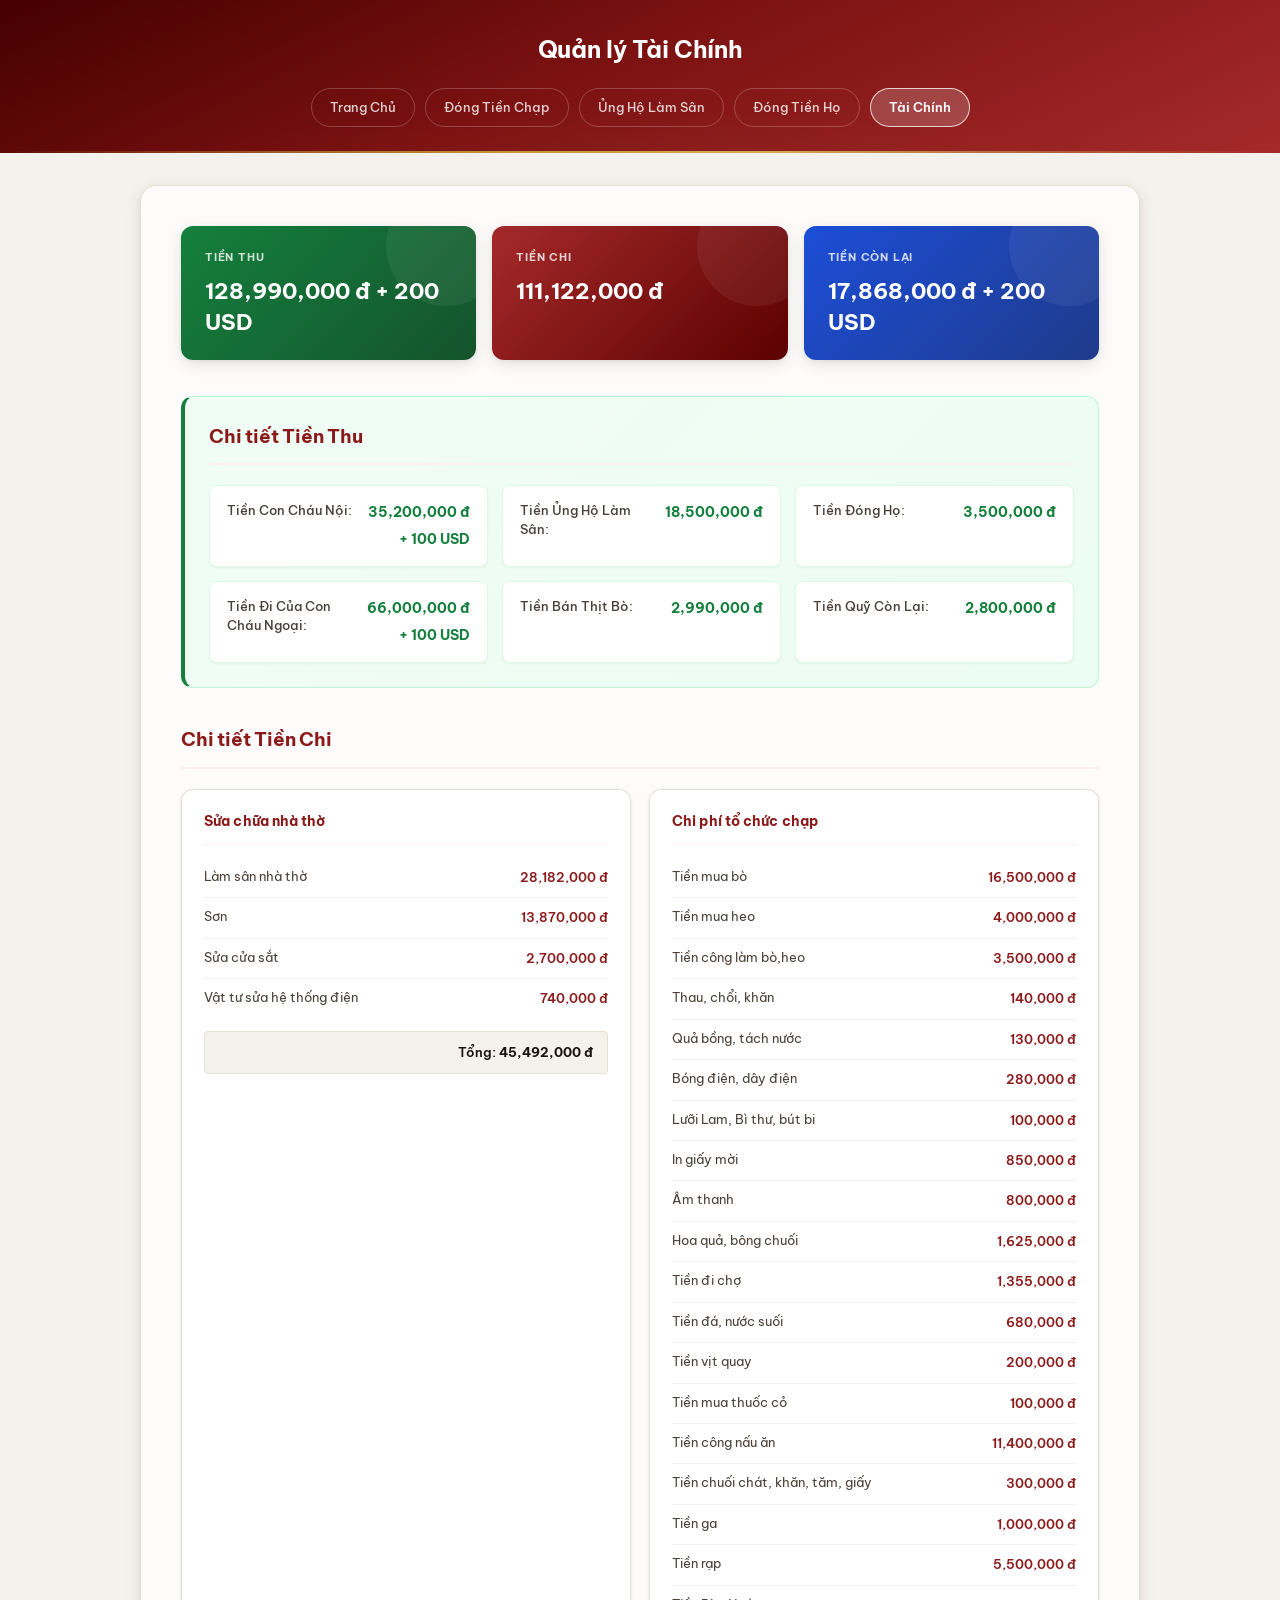
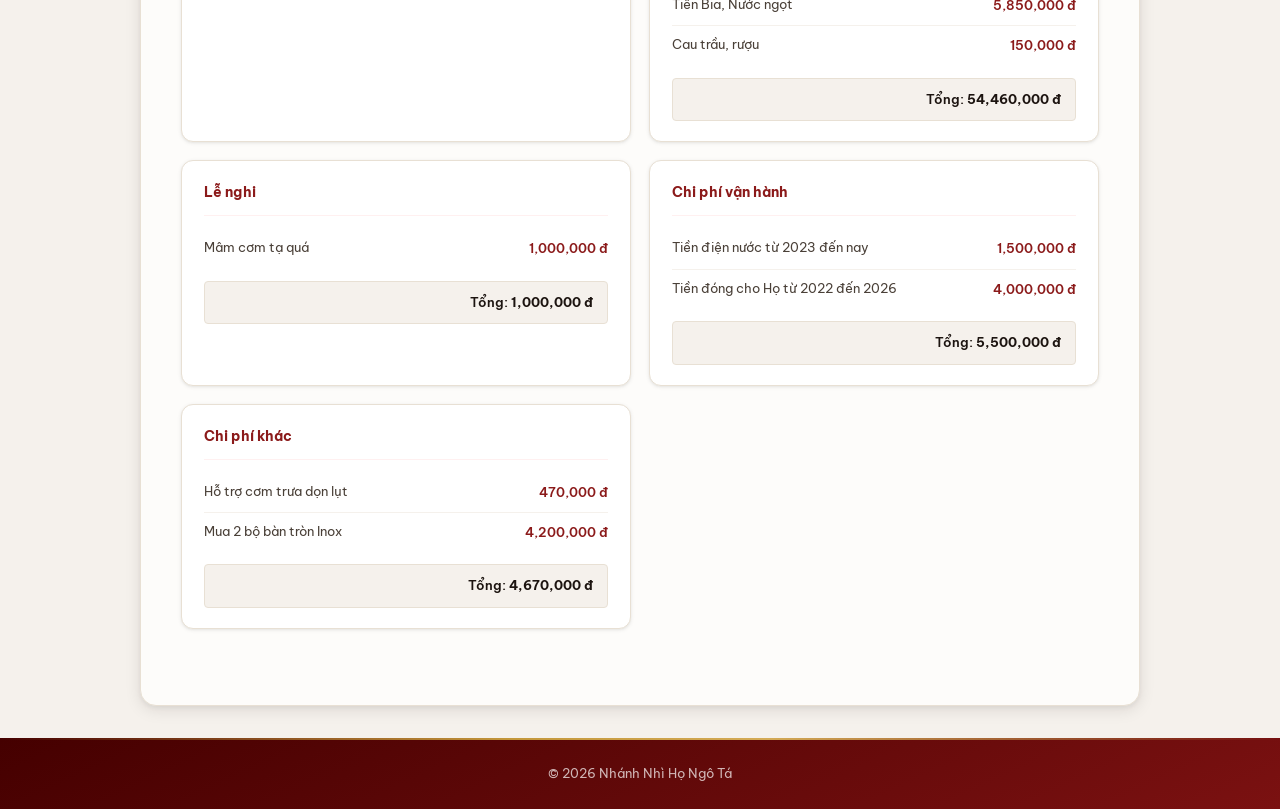
==== commit b4b66009: "Add files via upload" ====
--- a/expense.html
+++ b/expense.html
@@ -16,6 +16,7 @@
       <a href="index.html">Trang Chủ</a>
       <a href="list.html">Đóng Tiền Chạp</a>
       <a href="list-san.html">Ủng Hộ Làm Sân</a>
+      <a href="list-ho.html">Đóng Tiền Họ</a>
       <a href="expense.html" class="active">Tài Chính</a>
     </nav>
   </header>
@@ -54,6 +55,10 @@
         <div class="breakdown-item">
           <span class="label">Tiền Ủng Hộ Làm Sân:</span>
           <span class="value" id="san-income-total">0 đ</span>
+        </div>
+        <div class="breakdown-item">
+          <span class="label">Tiền Đóng Họ:</span>
+          <span class="value" id="ho-income-total">0 đ</span>
         </div>
         <div class="breakdown-item">
           <span class="label">Tiền Đi Của Con Cháu Ngoại:</span>
@@ -100,7 +105,8 @@
       totalExpenseVND: 0,
       totalExpenseUSD: 0,
       chapTotal: 0,
-      sanTotal: 0
+      sanTotal: 0,
+      hoTotal: 0
     };
 
     function formatCurrency(vnd, usd = 0) {
@@ -121,9 +127,10 @@
 
     async function loadFinanceData() {
       try {
-        const [chapData, sanData, expenseData] = await Promise.all([
+        const [chapData, sanData, hoData, expenseData] = await Promise.all([
           fetch("data.json").then(r => { if (!r.ok) throw new Error(r.status); return r.json(); }),
           fetch("data-san.json").then(r => { if (!r.ok) throw new Error(r.status); return r.json(); }),
+          fetch("data-ho.json").then(r => { if (!r.ok) throw new Error(r.status); return r.json(); }),
           fetch("expense-data.json").then(r => { if (!r.ok) throw new Error(r.status); return r.json(); })
         ]);
 
@@ -132,6 +139,9 @@
 
         state.sanTotal = sanData.reduce((s, i) => s + i.money, 0);
         document.getElementById("san-income-total").innerText = state.sanTotal.toLocaleString() + " đ";
+
+        state.hoTotal = hoData.reduce((s, i) => s + i.money, 0);
+        document.getElementById("ho-income-total").innerText = state.hoTotal.toLocaleString() + " đ";
 
         document.getElementById("outside-total").innerText = CONFIG.outsideTotal.toLocaleString() + " đ";
         document.getElementById("beef-total").innerText    = CONFIG.beefTotal.toLocaleString() + " đ";
@@ -139,7 +149,7 @@
         document.getElementById("chap-usd").innerText      = "+ " + CONFIG.chapUSD + " USD";
         document.getElementById("outside-usd").innerText   = "+ " + CONFIG.outsideUSD + " USD";
 
-        state.totalIncomeVND = state.chapTotal + state.sanTotal + CONFIG.outsideTotal + CONFIG.beefTotal + CONFIG.fundTotal;
+        state.totalIncomeVND = state.chapTotal + state.sanTotal + state.hoTotal + CONFIG.outsideTotal + CONFIG.beefTotal + CONFIG.fundTotal;
         state.totalIncomeUSD = CONFIG.chapUSD + CONFIG.outsideUSD;
 
         processExpenseData(expenseData);
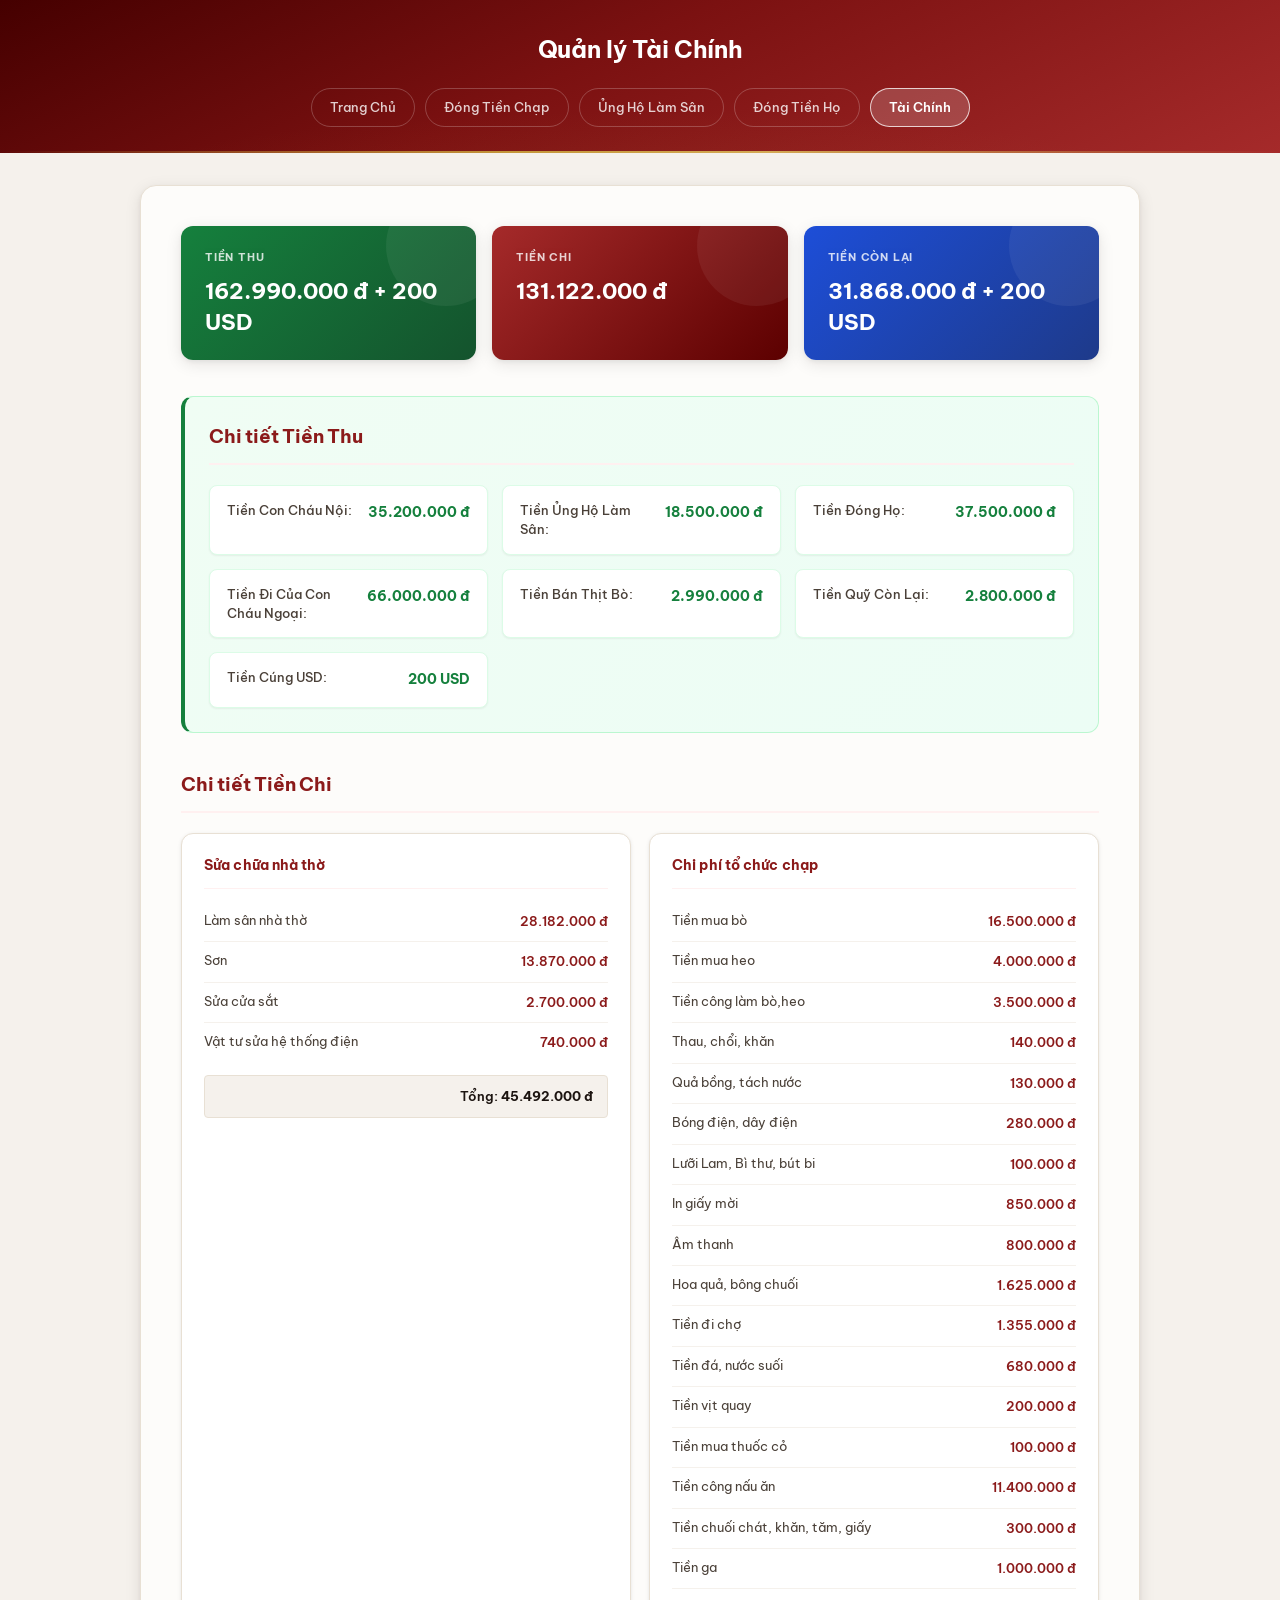
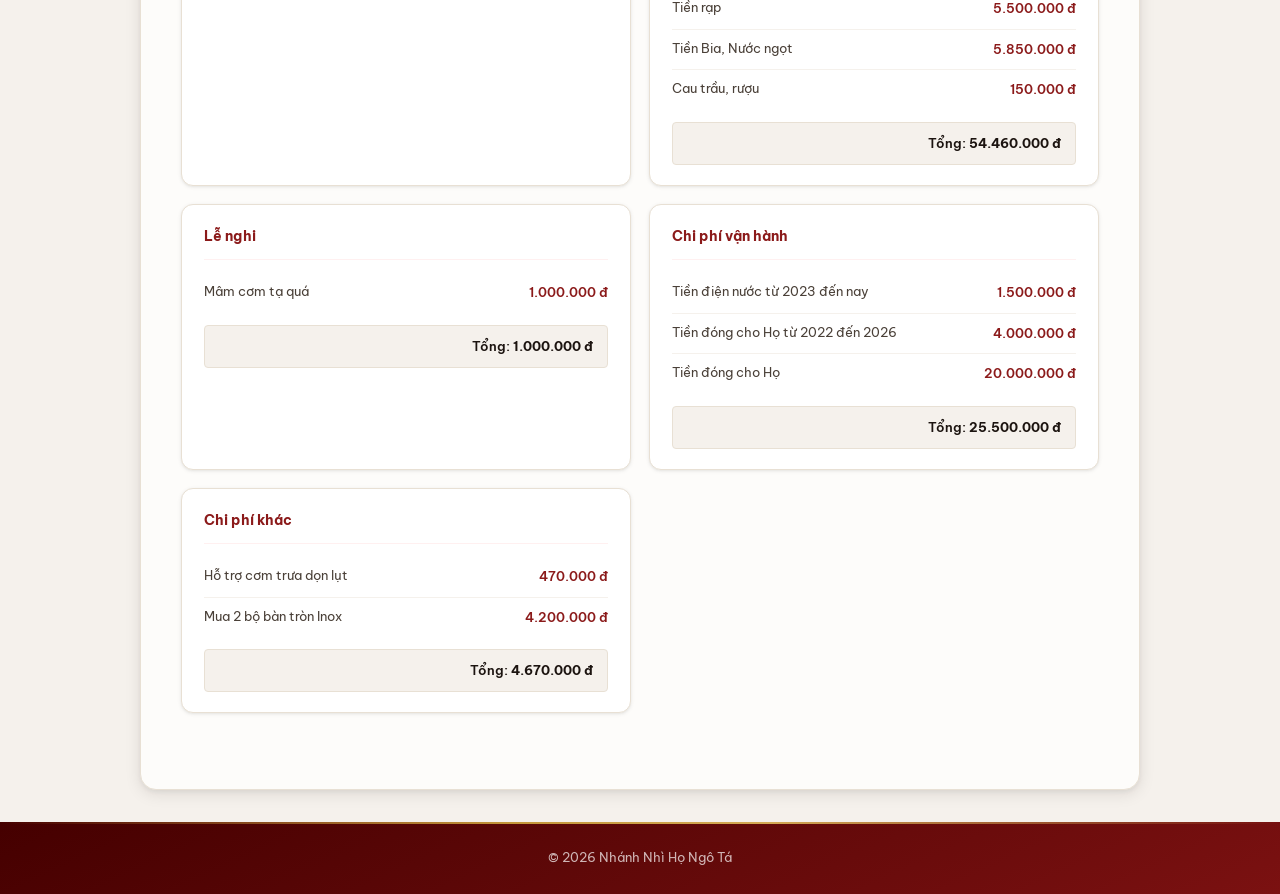
==== commit 63e3733f: "Add files via upload" ====
--- a/expense.html
+++ b/expense.html
@@ -47,10 +47,7 @@
       <div class="income-breakdown">
         <div class="breakdown-item">
           <span class="label">Tiền Con Cháu Nội:</span>
-          <div style="display:flex;flex-direction:column;gap:4px;text-align:right;">
-            <span class="value" id="chap-total">0 đ</span>
-            <span class="value" id="chap-usd">+ 100 USD</span>
-          </div>
+          <span class="value" id="chap-total">0 đ</span>
         </div>
         <div class="breakdown-item">
           <span class="label">Tiền Ủng Hộ Làm Sân:</span>
@@ -62,10 +59,7 @@
         </div>
         <div class="breakdown-item">
           <span class="label">Tiền Đi Của Con Cháu Ngoại:</span>
-          <div style="display:flex;flex-direction:column;gap:4px;text-align:right;">
-            <span class="value" id="outside-total">66,000,000 đ</span>
-            <span class="value" id="outside-usd">+ 100 USD</span>
-          </div>
+          <span class="value" id="outside-total">66,000,000 đ</span>
         </div>
         <div class="breakdown-item">
           <span class="label">Tiền Bán Thịt Bò:</span>
@@ -74,6 +68,10 @@
         <div class="breakdown-item">
           <span class="label">Tiền Quỹ Còn Lại:</span>
           <span class="value" id="fund-total">2,800,000 đ</span>
+        </div>
+        <div class="breakdown-item">
+          <span class="label">Tiền Cúng USD:</span>
+          <span class="value" id="usd-total">0 USD</span>
         </div>
       </div>
     </section>
@@ -92,8 +90,7 @@
 
   <script>
     const CONFIG = {
-      chapUSD: 100,
-      outsideUSD: 100,
+      totalUSD: 200,
       outsideTotal: 66000000,
       beefTotal: 2990000,
       fundTotal: 2800000
@@ -110,8 +107,8 @@
     };
 
     function formatCurrency(vnd, usd = 0) {
-      if (vnd > 0 && usd > 0) return `${vnd.toLocaleString()} đ + ${usd} USD`;
-      if (vnd > 0) return `${vnd.toLocaleString()} đ`;
+      if (vnd > 0 && usd > 0) return `${vnd.toLocaleString('vi-VN')} đ + ${usd} USD`;
+      if (vnd > 0) return `${vnd.toLocaleString('vi-VN')} đ`;
       if (usd > 0) return `${usd} USD`;
       return "0";
     }
@@ -135,22 +132,21 @@
         ]);
 
         state.chapTotal = chapData.reduce((s, i) => s + i.money, 0);
-        document.getElementById("chap-total").innerText = state.chapTotal.toLocaleString() + " đ";
+        document.getElementById("chap-total").innerText = state.chapTotal.toLocaleString('vi-VN') + " đ";
 
         state.sanTotal = sanData.reduce((s, i) => s + i.money, 0);
-        document.getElementById("san-income-total").innerText = state.sanTotal.toLocaleString() + " đ";
+        document.getElementById("san-income-total").innerText = state.sanTotal.toLocaleString('vi-VN') + " đ";
 
         state.hoTotal = hoData.reduce((s, i) => s + i.money, 0);
-        document.getElementById("ho-income-total").innerText = state.hoTotal.toLocaleString() + " đ";
-
-        document.getElementById("outside-total").innerText = CONFIG.outsideTotal.toLocaleString() + " đ";
-        document.getElementById("beef-total").innerText    = CONFIG.beefTotal.toLocaleString() + " đ";
-        document.getElementById("fund-total").innerText    = CONFIG.fundTotal.toLocaleString() + " đ";
-        document.getElementById("chap-usd").innerText      = "+ " + CONFIG.chapUSD + " USD";
-        document.getElementById("outside-usd").innerText   = "+ " + CONFIG.outsideUSD + " USD";
+        document.getElementById("ho-income-total").innerText = state.hoTotal.toLocaleString('vi-VN') + " đ";
+
+        document.getElementById("outside-total").innerText = CONFIG.outsideTotal.toLocaleString('vi-VN') + " đ";
+        document.getElementById("beef-total").innerText    = CONFIG.beefTotal.toLocaleString('vi-VN') + " đ";
+        document.getElementById("fund-total").innerText    = CONFIG.fundTotal.toLocaleString('vi-VN') + " đ";
+        document.getElementById("usd-total").innerText      = CONFIG.totalUSD + " USD";
 
         state.totalIncomeVND = state.chapTotal + state.sanTotal + state.hoTotal + CONFIG.outsideTotal + CONFIG.beefTotal + CONFIG.fundTotal;
-        state.totalIncomeUSD = CONFIG.chapUSD + CONFIG.outsideUSD;
+        state.totalIncomeUSD = CONFIG.totalUSD;
 
         processExpenseData(expenseData);
         updateAllDisplays();
@@ -182,7 +178,7 @@
           itemsHtml += `
             <div class="expense-item">
               <span class="expense-name">${item.name}</span>
-              <span class="expense-amount">${item.amount.toLocaleString()} ${item.currency}</span>
+              <span class="expense-amount">${item.amount.toLocaleString('vi-VN')} ${item.currency}</span>
             </div>`;
         });
 
